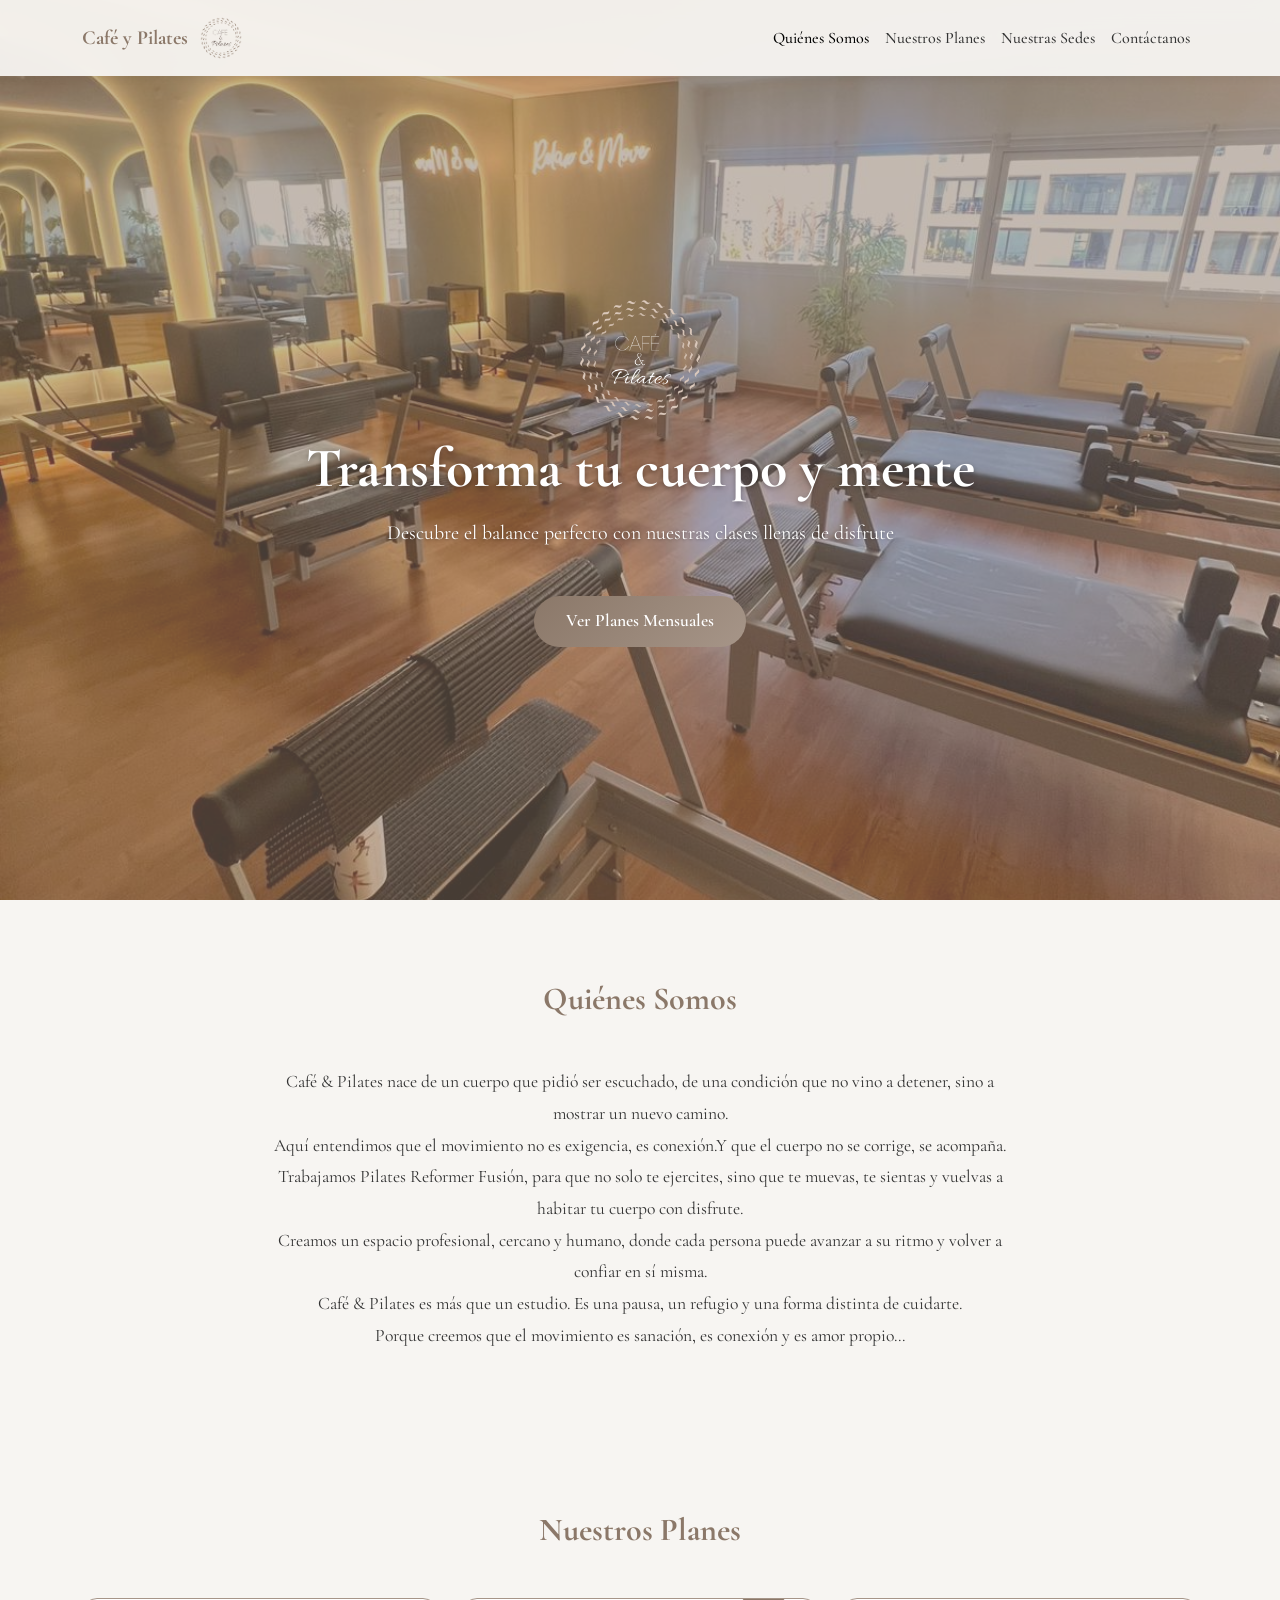
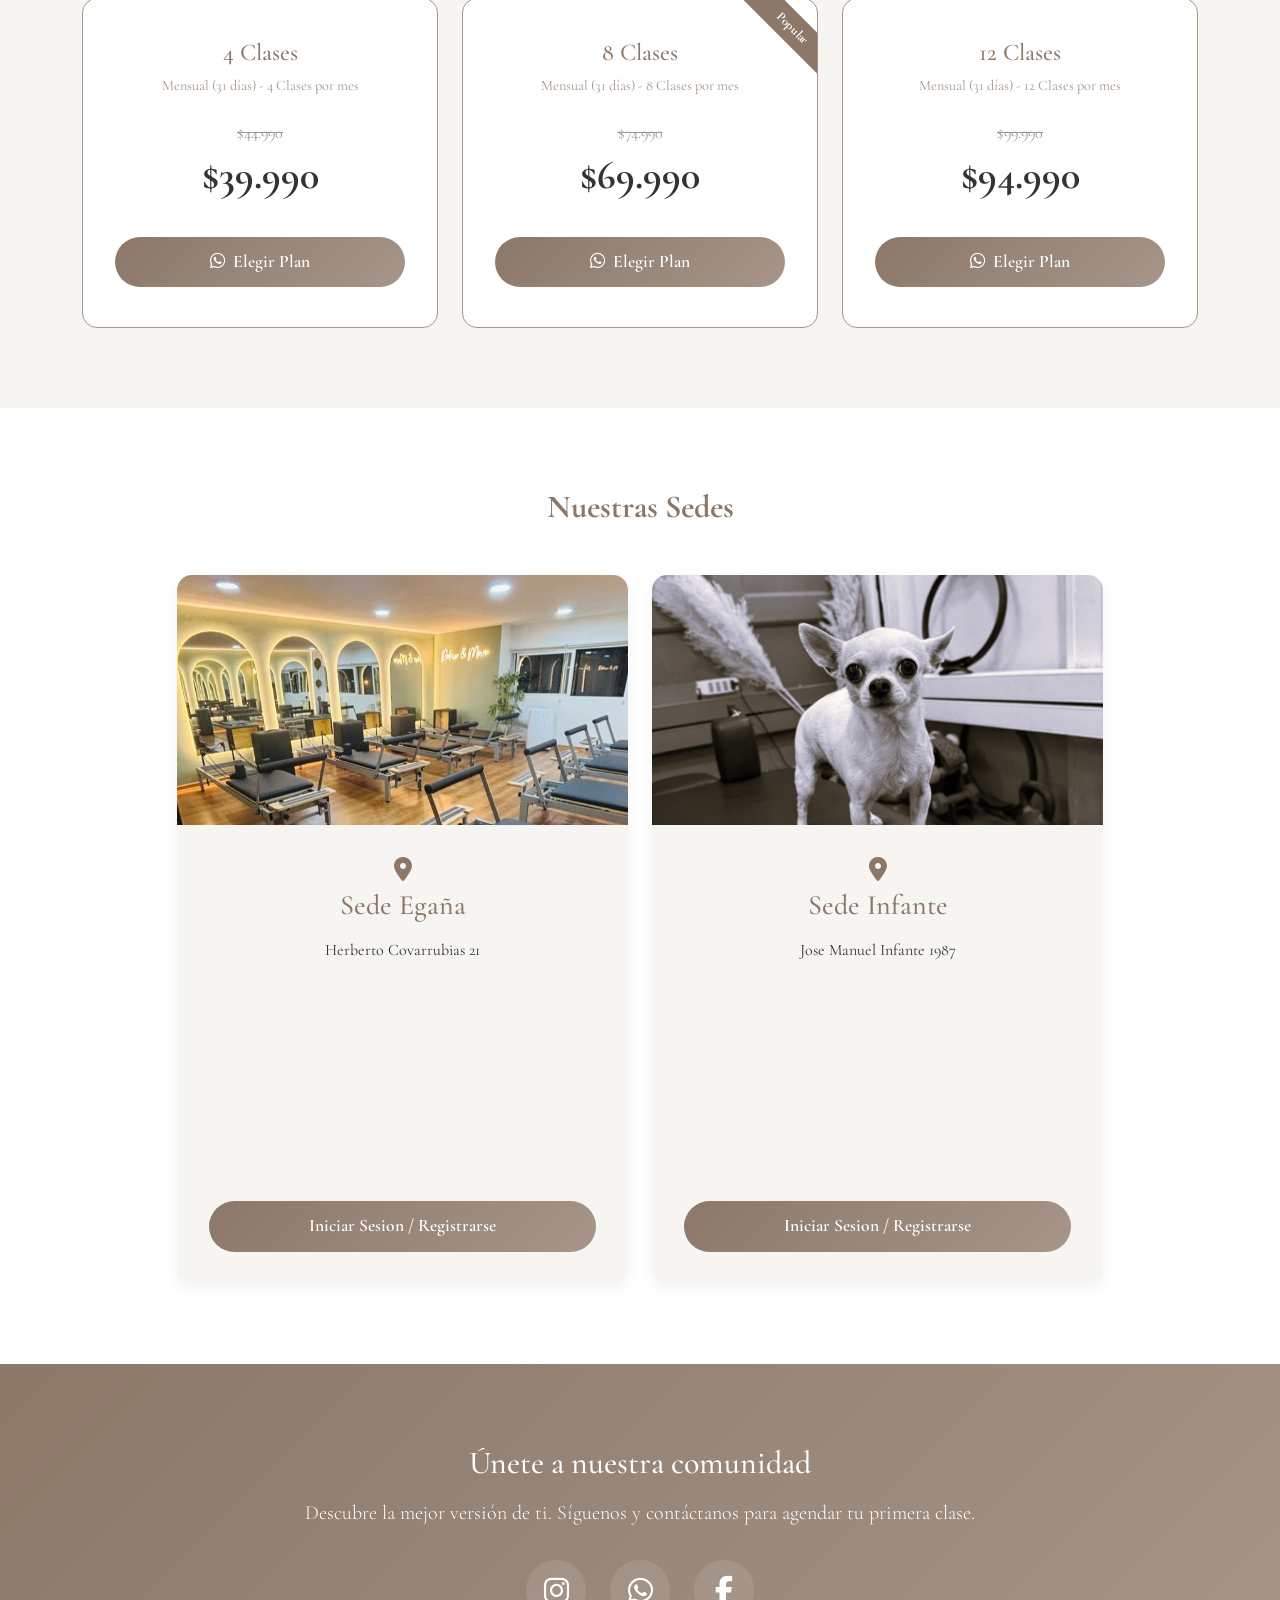
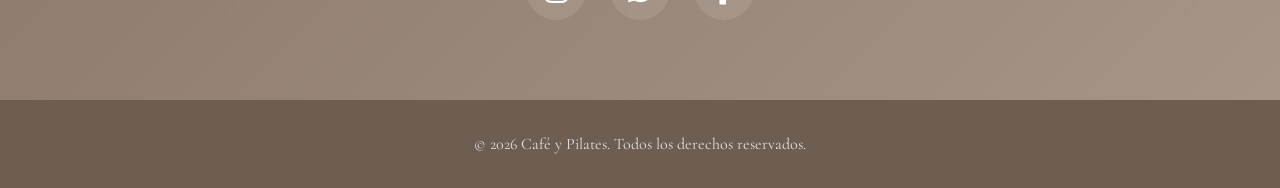
==== cafe-pilates-landing-page/src/index.html @ c33a41b4 "version definitiva v1: ajuste de estilos logo y texto principal" ====
<!DOCTYPE html>
<html lang="es">

<head>
    <meta charset="UTF-8">
    <meta name="viewport" content="width=device-width, initial-scale=1.0">
    <title>Clases de Pilates Reformer en Santiago | Café y Pilates</title>

    <!-- Meta SEO Básico -->
    <meta name="description"
        content="Descubre el equilibrio con clases de Pilates Reformer en Café y Pilates. Sedes ubicadas en Ñuñoa (Egaña) y Providencia (Infante). ¡Reserva tu clase hoy!">
    <meta name="keywords"
        content="pilates reformer, clases de pilates, pilates santiago, pilates providencia, pilates ñuñoa, estudio de pilates, bienestar, salud">
    <meta name="robots" content="index, follow">

    <!-- Open Graph / Redes Sociales (Facebook, WhatsApp, etc) -->
    <meta property="og:type" content="website">
    <meta property="og:title" content="Café y Pilates | Estudio de Pilates Reformer">
    <meta property="og:description"
        content="Transforma tu cuerpo y mente con nuestras clases de Pilates Reformer en Ñuñoa y Providencia.">
    <!-- Reemplaza la URL por tu dominio real -->
    <meta property="og:url" content="https://www.cafeypilates.cl/">
    <meta property="og:image" content="https://www.cafeypilates.cl/assets/img/logo-brown-bg.png">

    <link rel="icon" type="image/png" href="assets/img/logo-brown-bg.png">
    <!-- Define la URL canónica -->
    <link rel="canonical" href="https://www.cafeypilates.cl/">

    <!-- Google Fonts -->
    <link rel="preconnect" href="https://fonts.googleapis.com">
    <link rel="preconnect" href="https://fonts.gstatic.com" crossorigin>
    <link href="https://fonts.googleapis.com/css2?family=Cormorant+Garamond:wght@300;400;500;600;700&display=swap"
        rel="stylesheet">

    <!-- Bootstrap 5.3 CSS -->
    <link href="https://cdn.jsdelivr.net/npm/bootstrap@5.3.3/dist/css/bootstrap.min.css" rel="stylesheet">

    <!-- Font Awesome -->
    <link rel="stylesheet" href="https://cdnjs.cloudflare.com/ajax/libs/font-awesome/6.4.0/css/all.min.css">

    <!-- Custom CSS -->
    <link rel="stylesheet" href="css/reset.css">
    <link rel="stylesheet" href="css/variables.css">
    <link rel="stylesheet" href="css/style.css">
</head>

<body data-bs-spy="scroll" data-bs-target="#mainNavbar" data-bs-root-margin="0px 0px -40%" data-bs-smooth-scroll="true"
    tabindex="0">

    <!-- Navigation -->
    <nav id="mainNavbar" class="navbar navbar-expand-lg navbar-custom fixed-top">
        <div class="container">
            <a class="navbar-brand fw-bold d-flex align-items-center" href="#" style="color: var(--primary-color);">
                Café y Pilates
                <img src="assets/img/logo-for-light-bg.png" alt="Café y Pilates Logo" height="50" class="ms-2">
            </a>
            <button class="navbar-toggler border-0 shadow-none" type="button" data-bs-toggle="collapse"
                data-bs-target="#navbarNav" aria-controls="navbarNav" aria-expanded="false"
                aria-label="Toggle navigation">
                <i class="fa-solid fa-bars" style="color: var(--primary-color); font-size: 1.5rem;"></i>
            </button>
            <div class="collapse navbar-collapse" id="navbarNav">
                <ul class="navbar-nav ms-auto">
                    <li class="nav-item">
                        <a class="nav-link" href="#nosotros">Quiénes Somos</a>
                    </li>
                    <li class="nav-item">
                        <a class="nav-link" href="#planes">Nuestros Planes</a>
                    </li>
                    <li class="nav-item">
                        <a class="nav-link" href="#sedes">Nuestras Sedes</a>
                    </li>
                    <li class="nav-item">
                        <a class="nav-link" href="#contacto">Contáctanos</a>
                    </li>
                </ul>
            </div>
        </div>
    </nav>

    <!-- Hero Section -->
    <section class="hero" id="inicio">
        <div class="container">
            <!-- Logon overlaying the hero image -->
            <img src="assets/img/logo-dark-for-bg.png" alt="Café y Pilates Logo" class="hero-logo"
                onerror="this.onerror=null; this.src='https://placehold.co/400x150/ffffff/8b7869?text=Cafe+y+Pilates';">

            <h1>Transforma tu cuerpo y mente</h1>
            <p>Descubre el balance perfecto con nuestras clases llenas de disfrute</p>
            <a href="#planes" class="btn btn-primary-custom mt-3">Ver Planes Mensuales</a>
        </div>
    </section>

    <!-- Quiénes Somos -->
    <section id="nosotros" class="fade-in-section">
        <div class="container">
            <h2 class="section-title">Quiénes Somos</h2>
            <div class="row justify-content-center">
                <div class="col-lg-8 text-center about-text">
                    <p>Café & Pilates nace de un cuerpo que pidió ser escuchado, de una condición que no vino a detener,
                        sino a mostrar un nuevo camino.</p>
                    <p>Aquí entendimos que el movimiento no es exigencia, es conexión.Y que el cuerpo no se corrige, se
                        acompaña.</p>
                    <p>Trabajamos Pilates Reformer Fusión, para que no solo te ejercites, sino que te muevas, te sientas
                        y vuelvas a habitar tu cuerpo con disfrute.</p>
                    <p>Creamos un espacio profesional, cercano y humano, donde cada persona puede avanzar a su ritmo y
                        volver a confiar en sí misma.</p>
                    <p>Café & Pilates es más que un estudio. Es una pausa, un refugio y una forma distinta de cuidarte.
                    </p>
                    <p>Porque creemos que el movimiento es sanación, es conexión y es amor propio...</p>
                </div>
            </div>
        </div>
    </section>

    <!-- Nuestros Planes -->
    <section id="planes" class="fade-in-section">
        <div class="container">
            <h2 class="section-title">Nuestros Planes</h2>
            <div class="row g-4 justify-content-center">
                <!-- Plan 4 Clases -->
                <div class="col-md-4">
                    <div class="plan-card">
                        <h3>4 Clases</h3>
                        <p class="duration">Mensual (31 días) - 4 Clases por mes</p>
                        <div class="plan-price">
                            <span class="old-price">$44.990</span>
                            <span class="new-price">$39.990</span>
                        </div>
                        <a href="https://wa.me/56933419907?text=Hola,%20quisiera%20inscribirme%20en%20el%20plan%20de%204%20clases"
                            class="btn btn-primary-custom w-100" target="_blank"><i
                                class="fa-brands fa-whatsapp me-2"></i>Elegir Plan</a>
                    </div>
                </div>
                <!-- Plan 8 Clases -->
                <div class="col-md-4">
                    <div class="plan-card">
                        <div class="badge-top">Popular</div>
                        <h3>8 Clases</h3>
                        <p class="duration">Mensual (31 días) - 8 Clases por mes</p>
                        <div class="plan-price">
                            <span class="old-price">$74.990</span>
                            <span class="new-price">$69.990</span>
                        </div>
                        <a href="https://wa.me/56933419907?text=Hola,%20quisiera%20inscribirme%20en%20el%20plan%20de%208%20clases"
                            class="btn btn-primary-custom w-100" target="_blank"><i
                                class="fa-brands fa-whatsapp me-2"></i>Elegir Plan</a>
                    </div>
                </div>
                <!-- Plan 12 Clases -->
                <div class="col-md-4">
                    <div class="plan-card">
                        <h3>12 Clases</h3>
                        <p class="duration">Mensual (31 días) - 12 Clases por mes</p>
                        <div class="plan-price">
                            <span class="old-price">$99.990</span>
                            <span class="new-price">$94.990</span>
                        </div>
                        <a href="https://wa.me/56933419907?text=Hola,%20quisiera%20inscribirme%20en%20el%20plan%20de%2012%20clases"
                            class="btn btn-primary-custom w-100" target="_blank"><i
                                class="fa-brands fa-whatsapp me-2"></i>Elegir Plan</a>
                    </div>
                </div>
            </div>
        </div>
    </section>

    <!-- Nuestras Sedes -->
    <section id="sedes" class="features">
        <div class="container">
            <h2 class="section-title">Nuestras Sedes</h2>
            <div class="row g-4 justify-content-center">
                <!-- Sede Egaña -->
                <div class="col-md-6 col-lg-5">
                    <div class="feature-card">
                        <img src="assets/img/sede-egana.jpeg" alt="Pilates Reformer Sede Egaña" loading="lazy">
                        <div class="feature-card-content">
                            <i class="fa-solid fa-location-dot"></i>
                            <h3>Sede Egaña</h3>
                            <p class="mb-3">Herberto Covarrubias 21</p>
                            <div class="map-container"
                                style="border-radius: 10px; overflow: hidden; padding-bottom: 1rem;">
                                <iframe
                                    src="https://maps.google.com/maps?q=Herberto%20Covarrubias%2021,%20%C3%91u%C3%B1oa,%20Chile&t=&z=15&ie=UTF8&iwloc=&output=embed"
                                    width="100%" height="200" style="border:0;" allowfullscreen="" loading="lazy"
                                    referrerpolicy="no-referrer-when-downgrade"></iframe>
                            </div>
                            <a href="https://web.bewe.co/cafeypilatesegana/login" class="btn btn-primary-custom w-100"
                                style="font-size: 1.1rem;">Iniciar Sesion /
                                Registrarse</a>
                        </div>
                    </div>
                </div>
                <!-- Sede Infante -->
                <div class="col-md-6 col-lg-5">
                    <div class="feature-card">
                        <img src="assets/img/sede-infante.jpeg" alt="Pilates Reformer Sede Infante" loading="lazy">
                        <div class="feature-card-content">
                            <i class="fa-solid fa-location-dot"></i>
                            <h3>Sede Infante</h3>
                            <p class="mb-3">Jose Manuel Infante 1987</p>
                            <div class="map-container"
                                style="border-radius: 10px; overflow: hidden; padding-bottom: 1rem;">
                                <iframe
                                    src="https://maps.google.com/maps?q=Jose%20Manuel%20Infante%201987,%20Providencia,%20Chile&t=&z=15&ie=UTF8&iwloc=&output=embed"
                                    width="100%" height="200" style="border:0;" allowfullscreen="" loading="lazy"
                                    referrerpolicy="no-referrer-when-downgrade"></iframe>
                            </div>
                            <a href="https://web.bewe.co/cafeypilatesinfante/login" class="btn btn-primary-custom w-100"
                                style="font-size: 1.1rem;">Iniciar Sesion /
                                Registrarse</a>
                        </div>
                    </div>
                </div>
            </div>
        </div>
    </section>

    <!-- Contáctanos (CTA Final) -->
    <section id="contacto" class="cta-final fade-in-section">
        <div class="container">
            <h2>Únete a nuestra comunidad</h2>
            <p class="mt-3 lead text-white">Descubre la mejor versión de ti. Síguenos y contáctanos para agendar tu
                primera clase.</p>

            <div class="social-links">
                <a href="https://www.instagram.com/cafeypilates/" target="_blank" class="social-link"
                    aria-label="Instagram">
                    <i class="fa-brands fa-instagram"></i>
                </a>
                <a href="https://wa.me/56933419907" target="_blank" class="social-link" aria-label="WhatsApp">
                    <i class="fa-brands fa-whatsapp"></i>
                </a>
                <a href="https://www.facebook.com/cafeypilates" target="_blank" class="social-link"
                    aria-label="Facebook">
                    <i class="fa-brands fa-facebook-f"></i>
                </a>
            </div>
        </div>
    </section>

    <!-- Footer -->
    <footer>
        <div class="container">
            <p class="mb-0">&copy; 2026 Café y Pilates. Todos los derechos reservados.</p>
        </div>
    </footer>

    <!-- Bootstrap 5.3 JS Bundle -->
    <script src="https://cdn.jsdelivr.net/npm/bootstrap@5.3.3/dist/js/bootstrap.bundle.min.js"></script>

    <!-- Custom JS -->
    <script src="js/main.js"></script>

    <!-- Schema de Negocio Local -->
    <script type="application/ld+json">
    {
      "@context": "https://schema.org",
      "@type": "HealthAndBeautyBusiness",
      "name": "Café y Pilates",
      "image": "https://www.cafeypilates.cl/assets/img/logo-brown-bg.png",
      "url": "https://www.cafeypilates.cl/",
      "telephone": "+56933419907",
      "description": "Estudio de Pilates Reformer con sedes en Egaña y Barrio Infante.",
      "department": [
        {
          "@type": "HealthAndBeautyBusiness",
          "name": "Sede Egaña",
          "address": {
            "@type": "PostalAddress",
            "streetAddress": "Herberto Covarrubias 21",
            "addressLocality": "Ñuñoa",
            "addressRegion": "Región Metropolitana",
            "addressCountry": "CL"
          }
        },
        {
          "@type": "HealthAndBeautyBusiness",
          "name": "Sede Infante",
          "address": {
            "@type": "PostalAddress",
            "streetAddress": "Jose Manuel Infante 1987",
            "addressLocality": "Providencia",
            "addressRegion": "Región Metropolitana",
            "addressCountry": "CL"
          }
        }
      ]
    }
    </script>
</body>

</html>
---- cafe-pilates-landing-page/src/css/variables.css ----
/* CSS Variables for Cafe y Pilates */
:root {
  --primary-color: #8b7869;
  --primary-light: #a69588;
  --primary-dark: #6e5e52;
  --primary-gradient: linear-gradient(135deg, #8b7869 0%, #a69588 100%);
  --secondary-color: #f7f5f2;
  --text-main: #333333;
  --text-light: #ffffff;
  --spacing-unit: 1rem;
  --transition-speed: 0.3s;
  
  /* Bootstrap overrides for typography */
  --bs-body-font-family: 'Cormorant Garamond', serif;
  --bs-heading-font-family: 'Cormorant Garamond', serif;
  --bs-body-line-height: var(--bs-body-font-family);
  --bs-btn-font-family: 'Cormorant Garamond', serif;
}
---- cafe-pilates-landing-page/src/css/style.css ----
body,
h1,
h2,
h3,
h4,
h5,
h6,
p,
a,
button,
.nav-link,
.btn,
.btn-primary-custom {
  font-family: 'Cormorant Garamond', serif !important;
}

body {
  color: var(--text-main);
  background-color: var(--secondary-color);
  overflow-x: hidden;
}

/* Navbar */
.navbar-custom {
  background-color: rgba(247, 245, 242, 0.95);
  backdrop-filter: blur(10px);
  box-shadow: 0 2px 10px rgba(0, 0, 0, 0.05);
}

.navbar-custom .nav-link {
  color: var(--text-main);
  font-weight: 500;
  transition: color var(--transition-speed) ease;
}

.navbar-custom .nav-link:hover,
.navbar-custom .nav-link:focus {
  color: var(--primary-color);
}

/* Hero Section */
.hero {
  position: relative;
  height: 100vh;
  display: flex;
  align-items: center;
  justify-content: center;
  text-align: center;
  background-color: transparent;
  background-image: url('../assets/img/bg-image.jpeg');
  background-position: center;
  background-size: cover;
  background-repeat: no-repeat;
  color: var(--text-light);
}

.hero::before {
  content: '';
  position: absolute;
  top: 0;
  left: 0;
  right: 0;
  bottom: 0;
  background: rgba(139, 120, 105, 0.5);
  /* Primary color overlay */
}

.hero .container {
  position: relative;
  z-index: 2;
  display: flex;
  flex-direction: column;
  align-items: center;
}

.hero-logo {
  max-width: 150px;
  margin-top: 2rem;
  animation: fadeInDown 1s ease;
}

.hero h1 {
  font-size: 3.5rem;
  font-weight: 700;
  margin-bottom: 1rem;
  text-shadow: 0 2px 5px rgba(0, 0, 0, 0.3);
}

.hero p {
  font-size: 1.25rem;
  margin-bottom: 2rem;
  text-shadow: 0 1px 3px rgba(0, 0, 0, 0.3);
}

.btn-primary-custom {
  background: var(--primary-gradient);
  border: none;
  color: #fff;
  padding: 0.75rem 2rem;
  font-size: 1.1rem;
  border-radius: 50px;
  transition: transform var(--transition-speed) ease, box-shadow var(--transition-speed) ease;
  font-weight: 600;
}

.btn-primary-custom:hover,
.btn-primary-custom:focus {
  transform: translateY(-3px);
  box-shadow: 0 10px 20px rgba(139, 120, 105, 0.4);
  color: #fff;
}

/* Base Sections */
section {
  padding: 5rem 0;
}

.section-title {
  text-align: center;
  color: var(--primary-color);
  margin-bottom: 3rem;
  font-weight: 700;
}

/* Quienes Somos */
.about-text {
  font-size: 1.1rem;
  line-height: 1.8;
  color: var(--text-main);
}

/* Sedes (Features Grid) */
.features {
  background-color: #fff;
}

.feature-card {
  background: var(--secondary-color);
  border-radius: 15px;
  overflow: hidden;
  box-shadow: 0 5px 15px rgba(0, 0, 0, 0.05);
  transition: transform var(--transition-speed) ease, box-shadow var(--transition-speed) ease;
  height: 100%;
}

.feature-card:hover {
  transform: translateY(-5px);
  box-shadow: 0 15px 30px rgba(139, 120, 105, 0.15);
}

.feature-card img {
  width: 100%;
  height: 250px;
  object-fit: cover;
}

.feature-card-content {
  padding: 2rem;
  text-align: center;
}

.feature-card-content h3 {
  color: var(--primary-color);
  margin-bottom: 1rem;
}

.feature-card-content p {
  color: var(--text-main);
  margin-bottom: 0;
}

.feature-card-content i {
  color: var(--primary-color);
  font-size: 1.5rem;
  margin-bottom: 0.5rem;
}

/* Planes */
.plan-card {
  background: #fff;
  border: 1px solid var(--primary-light);
  border-radius: 15px;
  padding: 2.5rem 2rem;
  text-align: center;
  transition: all var(--transition-speed) ease;
  height: 100%;
  position: relative;
  overflow: hidden;
}

.plan-card:hover {
  transform: scale(1.05);
  border-color: var(--primary-color);
  box-shadow: 0 20px 40px rgba(139, 120, 105, 0.1);
}

.plan-card .badge-top {
  position: absolute;
  top: 15px;
  right: -35px;
  background: var(--primary-color);
  color: white;
  padding: 5px 40px;
  transform: rotate(45deg);
  font-size: 0.8rem;
  font-weight: bold;
}

.plan-card h3 {
  color: var(--primary-color);
  font-size: 1.5rem;
  margin-bottom: 0.5rem;
}

.plan-card .duration {
  color: var(--primary-light);
  font-size: 0.9rem;
  margin-bottom: 1.5rem;
}

.plan-price {
  margin-bottom: 2rem;
}

.plan-price .old-price {
  text-decoration: line-through;
  color: #999;
  font-size: 1rem;
  display: block;
}

.plan-price .new-price {
  font-size: 2.5rem;
  font-weight: 700;
  color: var(--text-main);
}

/* Contáctanos / CTA Final */
.cta-final {
  background: var(--primary-gradient);
  color: #fff;
  text-align: center;
}

.cta-final h2 {
  color: #fff;
}

.social-links {
  display: flex;
  justify-content: center;
  gap: 1.5rem;
  margin-top: 2rem;
}

.social-link {
  display: inline-flex;
  align-items: center;
  justify-content: center;
  width: 60px;
  height: 60px;
  border-radius: 50%;
  background: rgba(255, 255, 255, 0.1);
  color: #fff;
  font-size: 1.8rem;
  transition: all var(--transition-speed) ease;
  text-decoration: none;
}

.social-link:hover,
.social-link:focus {
  background: #fff;
  color: var(--primary-color);
  transform: translateY(-3px);
  box-shadow: 0 10px 20px rgba(0, 0, 0, 0.1);
}

/* Footer */
footer {
  background-color: var(--primary-dark);
  color: rgba(255, 255, 255, 0.8);
  padding: 2rem 0;
  text-align: center;
}

/* Animations */
@keyframes fadeInDown {
  from {
    opacity: 0;
    transform: translateY(-20px);
  }

  to {
    opacity: 1;
    transform: translateY(0);
  }
}

.fade-in-section {
  opacity: 0;
  transform: translateY(20px);
  transition: opacity 0.8s ease-out, transform 0.8s ease-out;
  will-change: opacity, visibility;
}

.fade-in-section.is-visible {
  opacity: 1;
  transform: translateY(0);
}
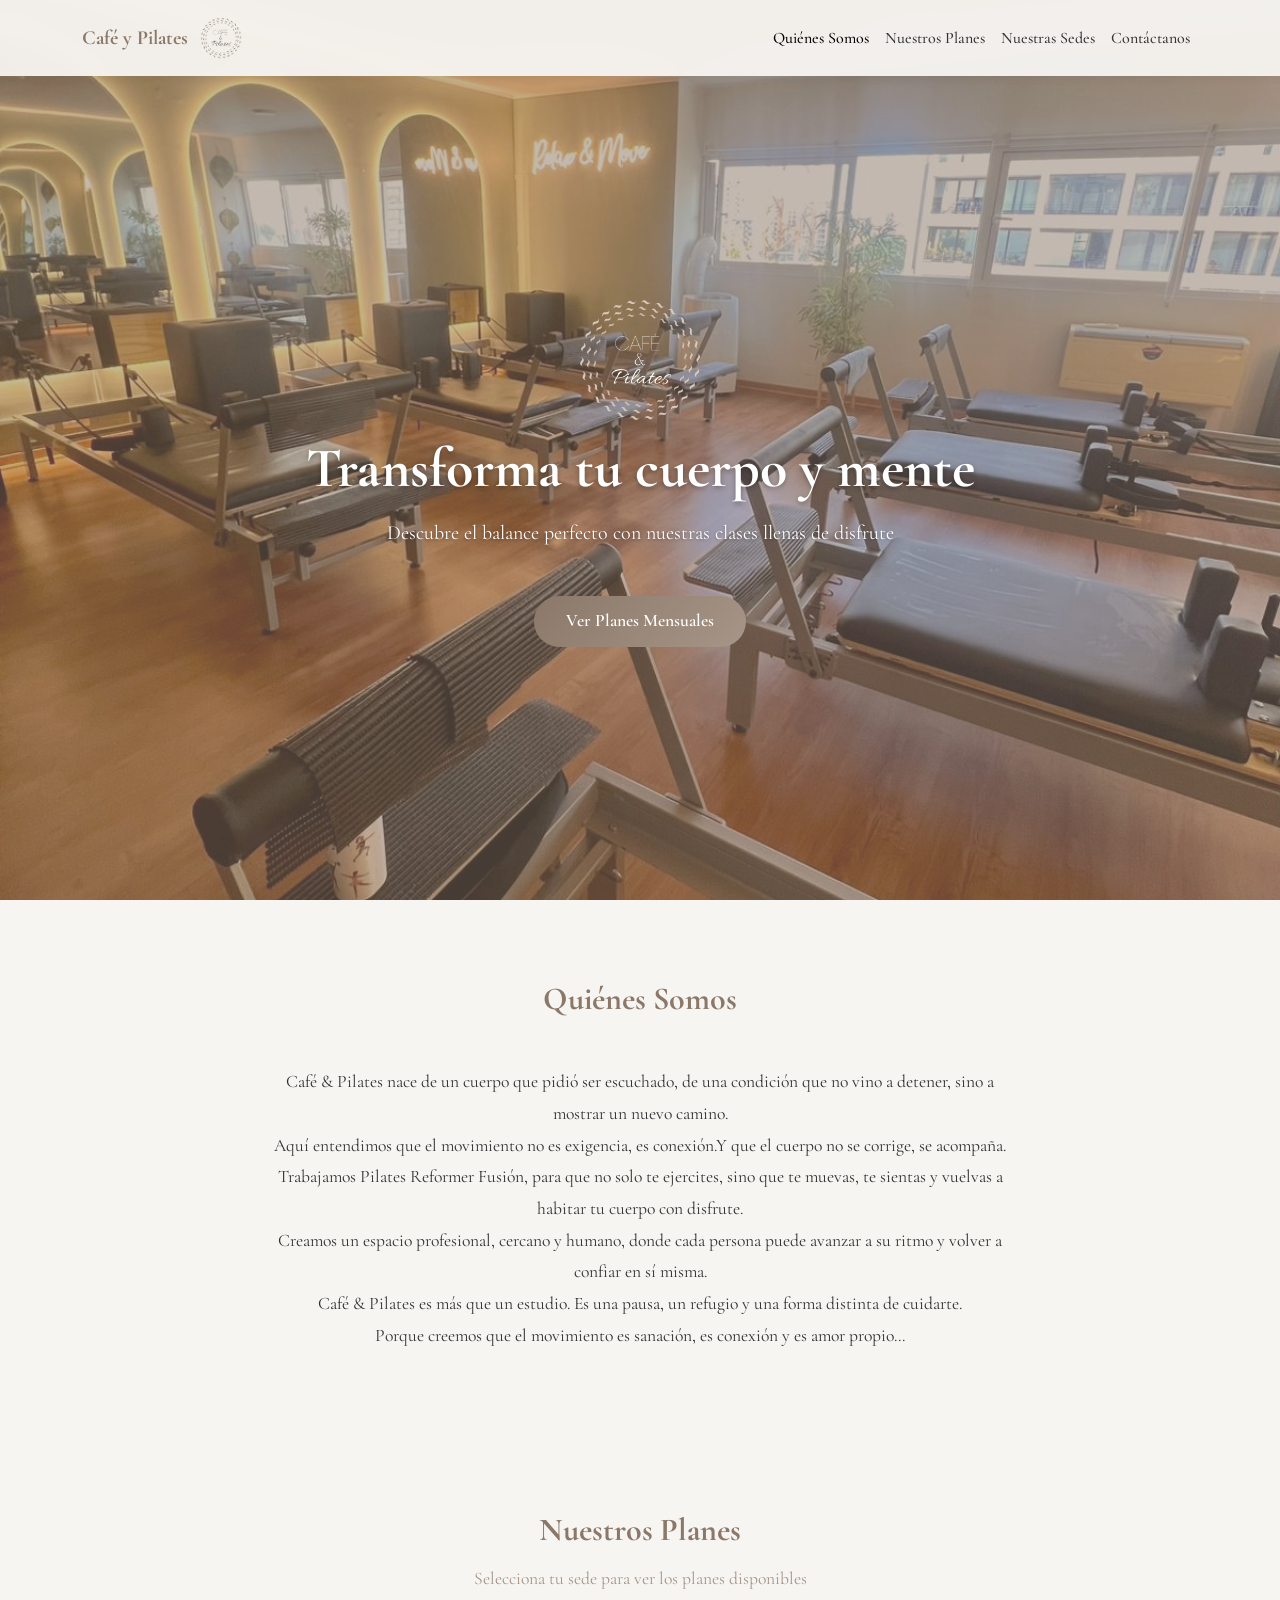
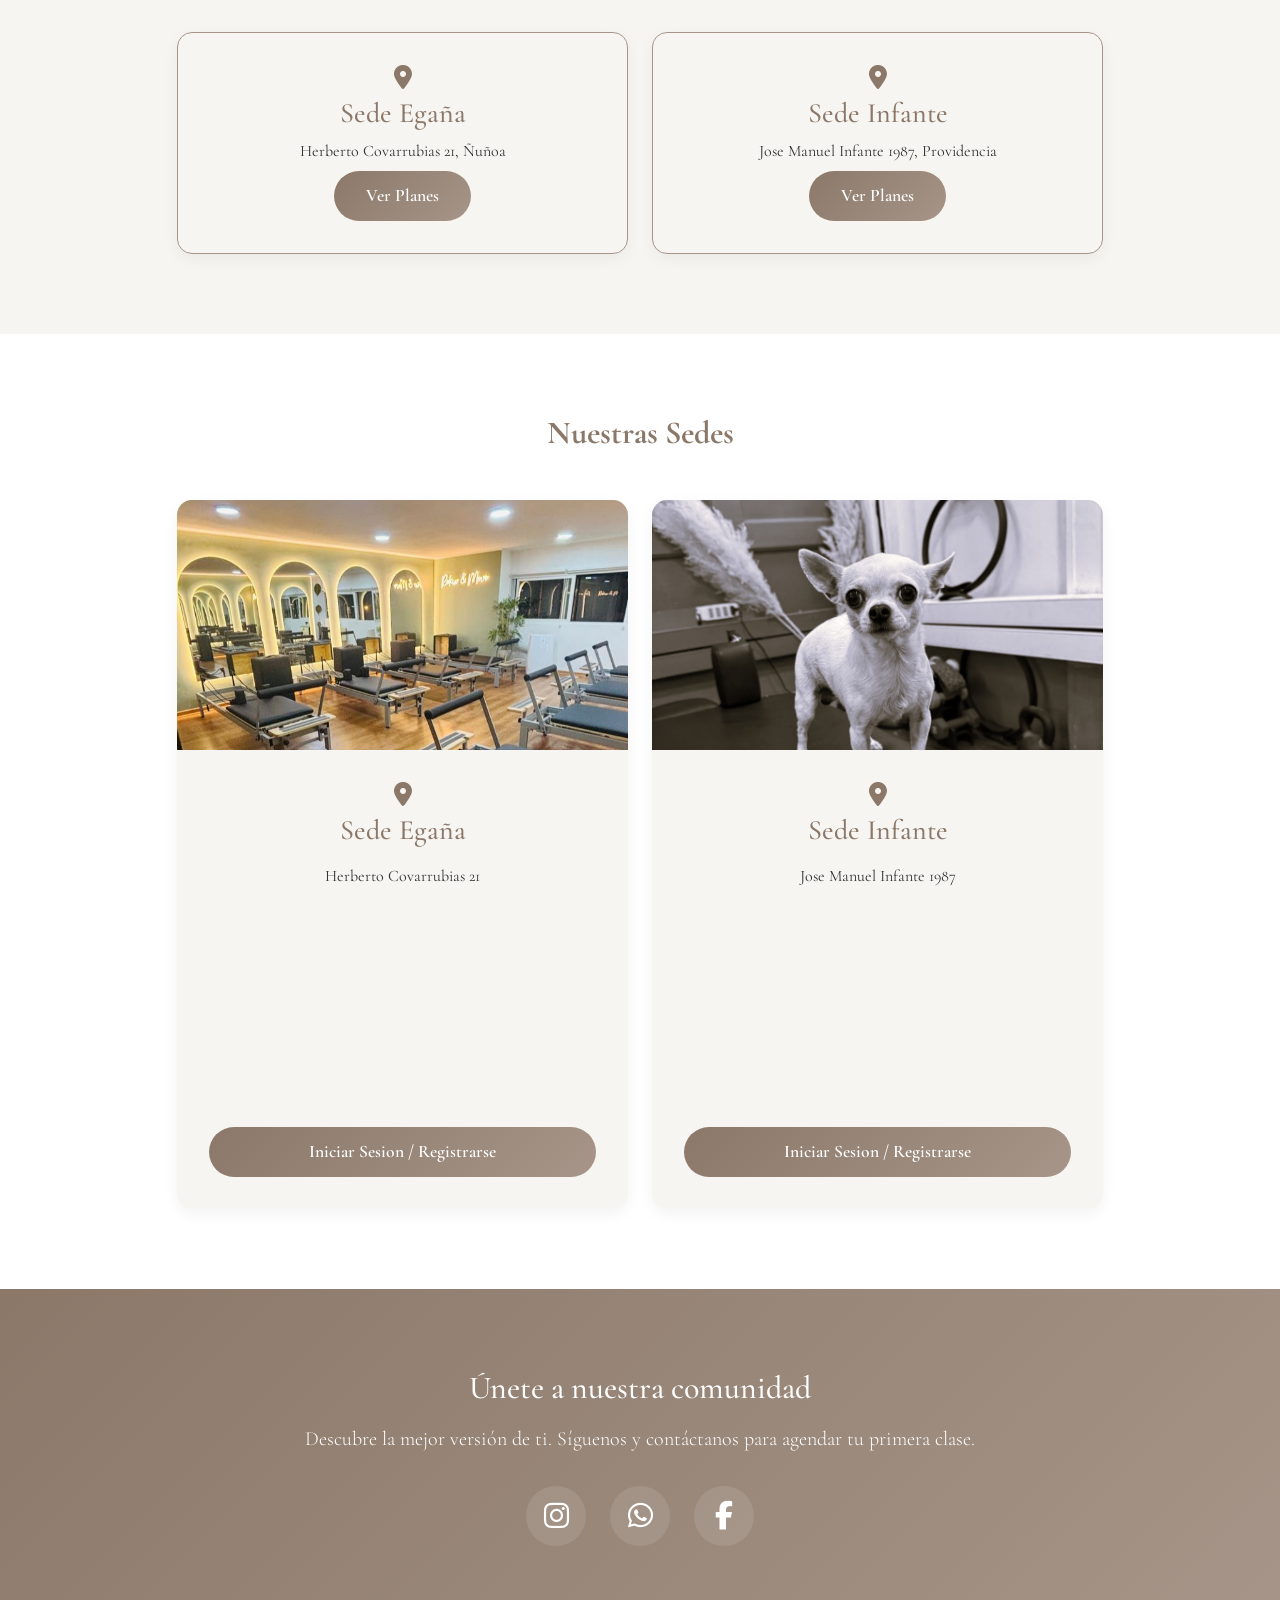
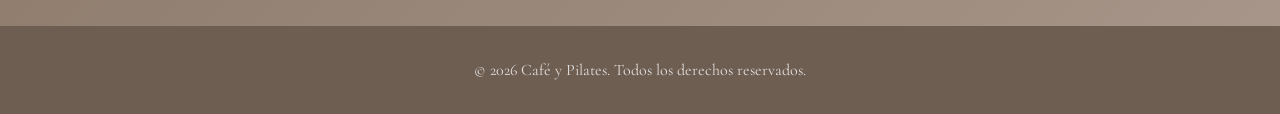
==== commit 3537ac4c: "feat: Actualizacion de precios y planes" ====
--- a/cafe-pilates-landing-page/src/index.html
+++ b/cafe-pilates-landing-page/src/index.html
@@ -117,53 +117,135 @@
     <section id="planes" class="fade-in-section">
         <div class="container">
             <h2 class="section-title">Nuestros Planes</h2>
+            <p class="text-center planes-intro">Selecciona tu sede para ver los planes disponibles</p>
             <div class="row g-4 justify-content-center">
-                <!-- Plan 4 Clases -->
+                <!-- Sede Egaña -->
+                <div class="col-md-5">
+                    <div class="sede-select-card" role="button" data-sede="egana" tabindex="0"
+                        aria-label="Ver planes Sede Egaña">
+                        <div class="sede-select-content">
+                            <i class="fa-solid fa-location-dot"></i>
+                            <h3>Sede Egaña</h3>
+                            <p>Herberto Covarrubias 21, Ñuñoa</p>
+                            <span class="btn btn-primary-custom mt-2">Ver Planes </span>
+                        </div>
+                    </div>
+                </div>
+                <!-- Sede Infante -->
+                <div class="col-md-5">
+                    <div class="sede-select-card" role="button" data-sede="infante" tabindex="0"
+                        aria-label="Ver planes Sede Infante">
+                        <div class="sede-select-content">
+                            <i class="fa-solid fa-location-dot"></i>
+                            <h3>Sede Infante</h3>
+                            <p>Jose Manuel Infante 1987, Providencia</p>
+                            <span class="btn btn-primary-custom mt-2">Ver Planes</span>
+                        </div>
+                    </div>
+                </div>
+            </div>
+        </div>
+    </section>
+
+    <!-- Overlay Planes Sede Infante -->
+    <div id="overlay-infante" class="planes-overlay" aria-hidden="true">
+        <div class="container planes-overlay-inner">
+            <button class="btn-volver" data-close-overlay aria-label="Volver">
+                <i class="fa-solid fa-arrow-left me-2"></i>Volver
+            </button>
+            <h2 class="section-title">Sede Infante</h2>
+            <p class="text-center planes-intro mb-4">Jose Manuel Infante 1987, Providencia</p>
+            <div class="row g-4 justify-content-center">
                 <div class="col-md-4">
                     <div class="plan-card">
                         <h3>4 Clases</h3>
                         <p class="duration">Mensual (31 días) - 4 Clases por mes</p>
                         <div class="plan-price">
-                            <span class="old-price">$44.990</span>
                             <span class="new-price">$39.990</span>
                         </div>
-                        <a href="https://wa.me/56933419907?text=Hola,%20quisiera%20inscribirme%20en%20el%20plan%20de%204%20clases"
-                            class="btn btn-primary-custom w-100" target="_blank"><i
-                                class="fa-brands fa-whatsapp me-2"></i>Elegir Plan</a>
-                    </div>
-                </div>
-                <!-- Plan 8 Clases -->
+                        <a href="https://wa.me/56933419907?text=Hola,%20quisiera%20inscribirme%20en%20el%20plan%20de%204%20clases%20en%20Sede%20Infante"
+                            class="btn btn-primary-custom w-100" target="_blank"><i
+                                class="fa-brands fa-whatsapp me-2"></i>Elegir Plan</a>
+                    </div>
+                </div>
                 <div class="col-md-4">
                     <div class="plan-card">
                         <div class="badge-top">Popular</div>
                         <h3>8 Clases</h3>
                         <p class="duration">Mensual (31 días) - 8 Clases por mes</p>
                         <div class="plan-price">
-                            <span class="old-price">$74.990</span>
-                            <span class="new-price">$69.990</span>
-                        </div>
-                        <a href="https://wa.me/56933419907?text=Hola,%20quisiera%20inscribirme%20en%20el%20plan%20de%208%20clases"
-                            class="btn btn-primary-custom w-100" target="_blank"><i
-                                class="fa-brands fa-whatsapp me-2"></i>Elegir Plan</a>
-                    </div>
-                </div>
-                <!-- Plan 12 Clases -->
+                            <span class="new-price">$65.990</span>
+                        </div>
+                        <a href="https://wa.me/56933419907?text=Hola,%20quisiera%20inscribirme%20en%20el%20plan%20de%208%20clases%20en%20Sede%20Infante"
+                            class="btn btn-primary-custom w-100" target="_blank"><i
+                                class="fa-brands fa-whatsapp me-2"></i>Elegir Plan</a>
+                    </div>
+                </div>
                 <div class="col-md-4">
                     <div class="plan-card">
                         <h3>12 Clases</h3>
                         <p class="duration">Mensual (31 días) - 12 Clases por mes</p>
                         <div class="plan-price">
-                            <span class="old-price">$99.990</span>
-                            <span class="new-price">$94.990</span>
-                        </div>
-                        <a href="https://wa.me/56933419907?text=Hola,%20quisiera%20inscribirme%20en%20el%20plan%20de%2012%20clases"
-                            class="btn btn-primary-custom w-100" target="_blank"><i
-                                class="fa-brands fa-whatsapp me-2"></i>Elegir Plan</a>
-                    </div>
-                </div>
-            </div>
-        </div>
-    </section>
+                            <span class="new-price">$89.990</span>
+                        </div>
+                        <a href="https://wa.me/56933419907?text=Hola,%20quisiera%20inscribirme%20en%20el%20plan%20de%2012%20clases%20en%20Sede%20Infante"
+                            class="btn btn-primary-custom w-100" target="_blank"><i
+                                class="fa-brands fa-whatsapp me-2"></i>Elegir Plan</a>
+                    </div>
+                </div>
+            </div>
+        </div>
+    </div>
+
+    <!-- Overlay Planes Sede Egaña -->
+    <div id="overlay-egana" class="planes-overlay" aria-hidden="true">
+        <div class="container planes-overlay-inner">
+            <button class="btn-volver" data-close-overlay aria-label="Volver">
+                <i class="fa-solid fa-arrow-left me-2"></i>Volver
+            </button>
+            <h2 class="section-title">Sede Egaña</h2>
+            <p class="text-center planes-intro mb-4">Herberto Covarrubias 21, Ñuñoa</p>
+            <div class="row g-4 justify-content-center">
+                <div class="col-md-4">
+                    <div class="plan-card">
+                        <h3>4 Clases</h3>
+                        <p class="duration">Mensual (31 días) - 4 Clases por mes</p>
+                        <div class="plan-price">
+                            <span class="new-price">$42.990</span>
+                        </div>
+                        <a href="https://wa.me/56933419907?text=Hola,%20quisiera%20inscribirme%20en%20el%20plan%20de%204%20clases%20en%20Sede%20Ega%C3%B1a"
+                            class="btn btn-primary-custom w-100" target="_blank"><i
+                                class="fa-brands fa-whatsapp me-2"></i>Elegir Plan</a>
+                    </div>
+                </div>
+                <div class="col-md-4">
+                    <div class="plan-card">
+                        <div class="badge-top">Popular</div>
+                        <h3>8 Clases</h3>
+                        <p class="duration">Mensual (31 días) - 8 Clases por mes</p>
+                        <div class="plan-price">
+                            <span class="new-price">$71.990</span>
+                        </div>
+                        <a href="https://wa.me/56933419907?text=Hola,%20quisiera%20inscribirme%20en%20el%20plan%20de%208%20clases%20en%20Sede%20Ega%C3%B1a"
+                            class="btn btn-primary-custom w-100" target="_blank"><i
+                                class="fa-brands fa-whatsapp me-2"></i>Elegir Plan</a>
+                    </div>
+                </div>
+                <div class="col-md-4">
+                    <div class="plan-card">
+                        <h3>12 Clases</h3>
+                        <p class="duration">Mensual (31 días) - 12 Clases por mes</p>
+                        <div class="plan-price">
+                            <span class="new-price">$96.990</span>
+                        </div>
+                        <a href="https://wa.me/56933419907?text=Hola,%20quisiera%20inscribirme%20en%20el%20plan%20de%2012%20clases%20en%20Sede%20Ega%C3%B1a"
+                            class="btn btn-primary-custom w-100" target="_blank"><i
+                                class="fa-brands fa-whatsapp me-2"></i>Elegir Plan</a>
+                    </div>
+                </div>
+            </div>
+        </div>
+    </div>
 
     <!-- Nuestras Sedes -->
     <section id="sedes" class="features">
--- a/cafe-pilates-landing-page/src/css/style.css
+++ b/cafe-pilates-landing-page/src/css/style.css
@@ -175,7 +175,108 @@
   margin-bottom: 0.5rem;
 }
 
-/* Planes */
+/* Planes — Selección de sede */
+.planes-intro {
+  color: var(--primary-light);
+  font-size: 1.1rem;
+  margin-top: -2rem;
+  margin-bottom: 2.5rem;
+}
+
+.sede-select-card {
+  background: var(--secondary-color);
+  border-radius: 15px;
+  overflow: hidden;
+  box-shadow: 0 5px 15px rgba(0, 0, 0, 0.05);
+  border: 1px solid var(--primary-light);
+  transition: transform var(--transition-speed) ease, box-shadow var(--transition-speed) ease, border-color var(--transition-speed) ease;
+  cursor: pointer;
+  height: 100%;
+}
+
+.sede-select-card:hover,
+.sede-select-card:focus {
+  transform: translateY(-6px);
+  box-shadow: 0 20px 40px rgba(139, 120, 105, 0.15);
+  border-color: var(--primary-color);
+  outline: none;
+}
+
+.sede-select-card img {
+  width: 100%;
+  height: 250px;
+  object-fit: cover;
+  display: block;
+}
+
+.sede-select-content {
+  padding: 2rem;
+  text-align: center;
+}
+
+.sede-select-content i {
+  color: var(--primary-color);
+  font-size: 1.5rem;
+  margin-bottom: 0.5rem;
+}
+
+.sede-select-content h3 {
+  color: var(--primary-color);
+  margin-bottom: 0.5rem;
+}
+
+.sede-select-content p {
+  color: var(--text-main);
+  margin-bottom: 0;
+}
+
+/* Planes — Overlay de precios */
+.planes-overlay {
+  position: fixed;
+  inset: 0;
+  z-index: 900;
+  background-color: var(--secondary-color);
+  overflow-y: auto;
+  padding-top: 80px; /* altura navbar */
+  transform: translateY(100%);
+  transition: transform 0.45s cubic-bezier(0.4, 0, 0.2, 1);
+  visibility: hidden;
+}
+
+.planes-overlay.is-open,
+.planes-overlay.is-closing {
+  visibility: visible;
+}
+
+.planes-overlay.is-open {
+  transform: translateY(0);
+}
+
+.planes-overlay-inner {
+  padding-top: 3rem;
+  padding-bottom: 5rem;
+}
+
+.btn-volver {
+  display: inline-flex;
+  align-items: center;
+  background: none;
+  border: none;
+  color: var(--primary-color);
+  font-family: 'Cormorant Garamond', serif;
+  font-size: 1.1rem;
+  font-weight: 600;
+  padding: 0;
+  margin-bottom: 2.5rem;
+  cursor: pointer;
+  transition: opacity var(--transition-speed) ease;
+}
+
+.btn-volver:hover {
+  opacity: 0.7;
+}
+
+/* Planes — Tarjetas de plan */
 .plan-card {
   background: #fff;
   border: 1px solid var(--primary-light);
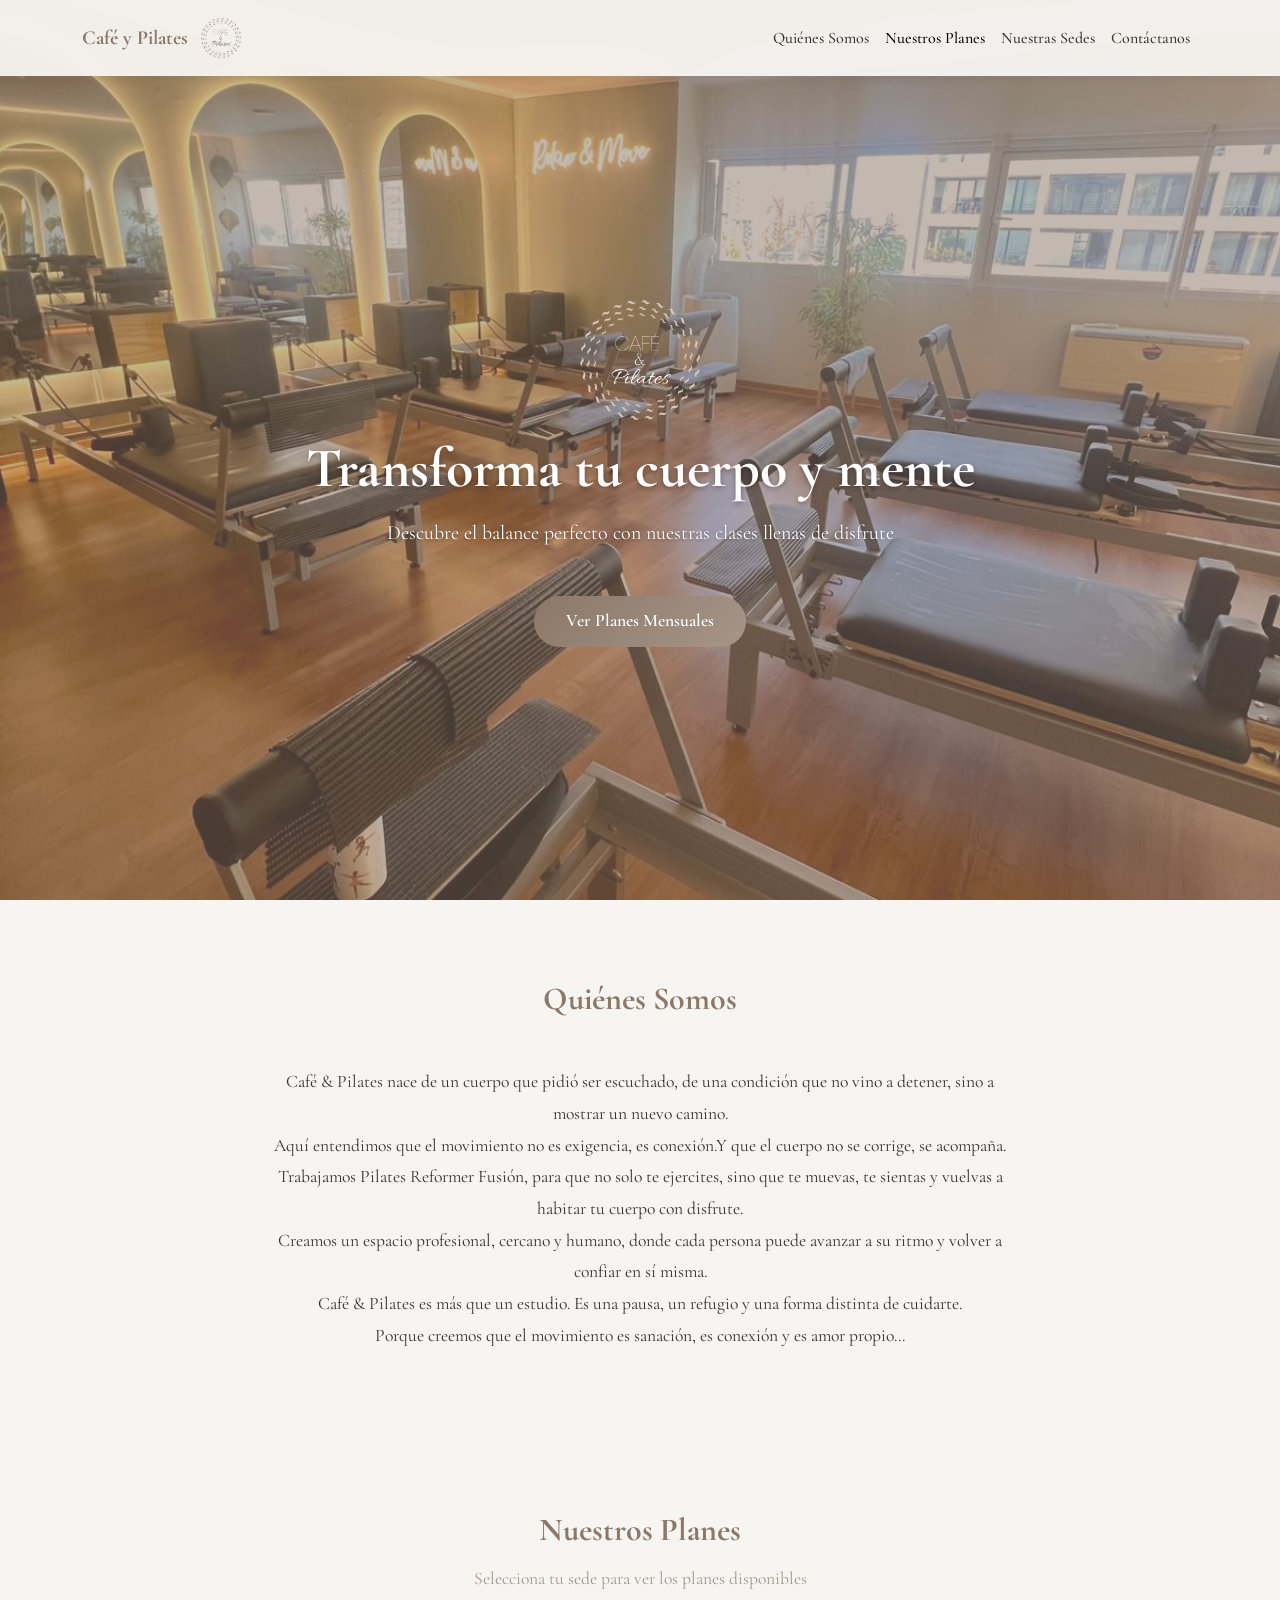
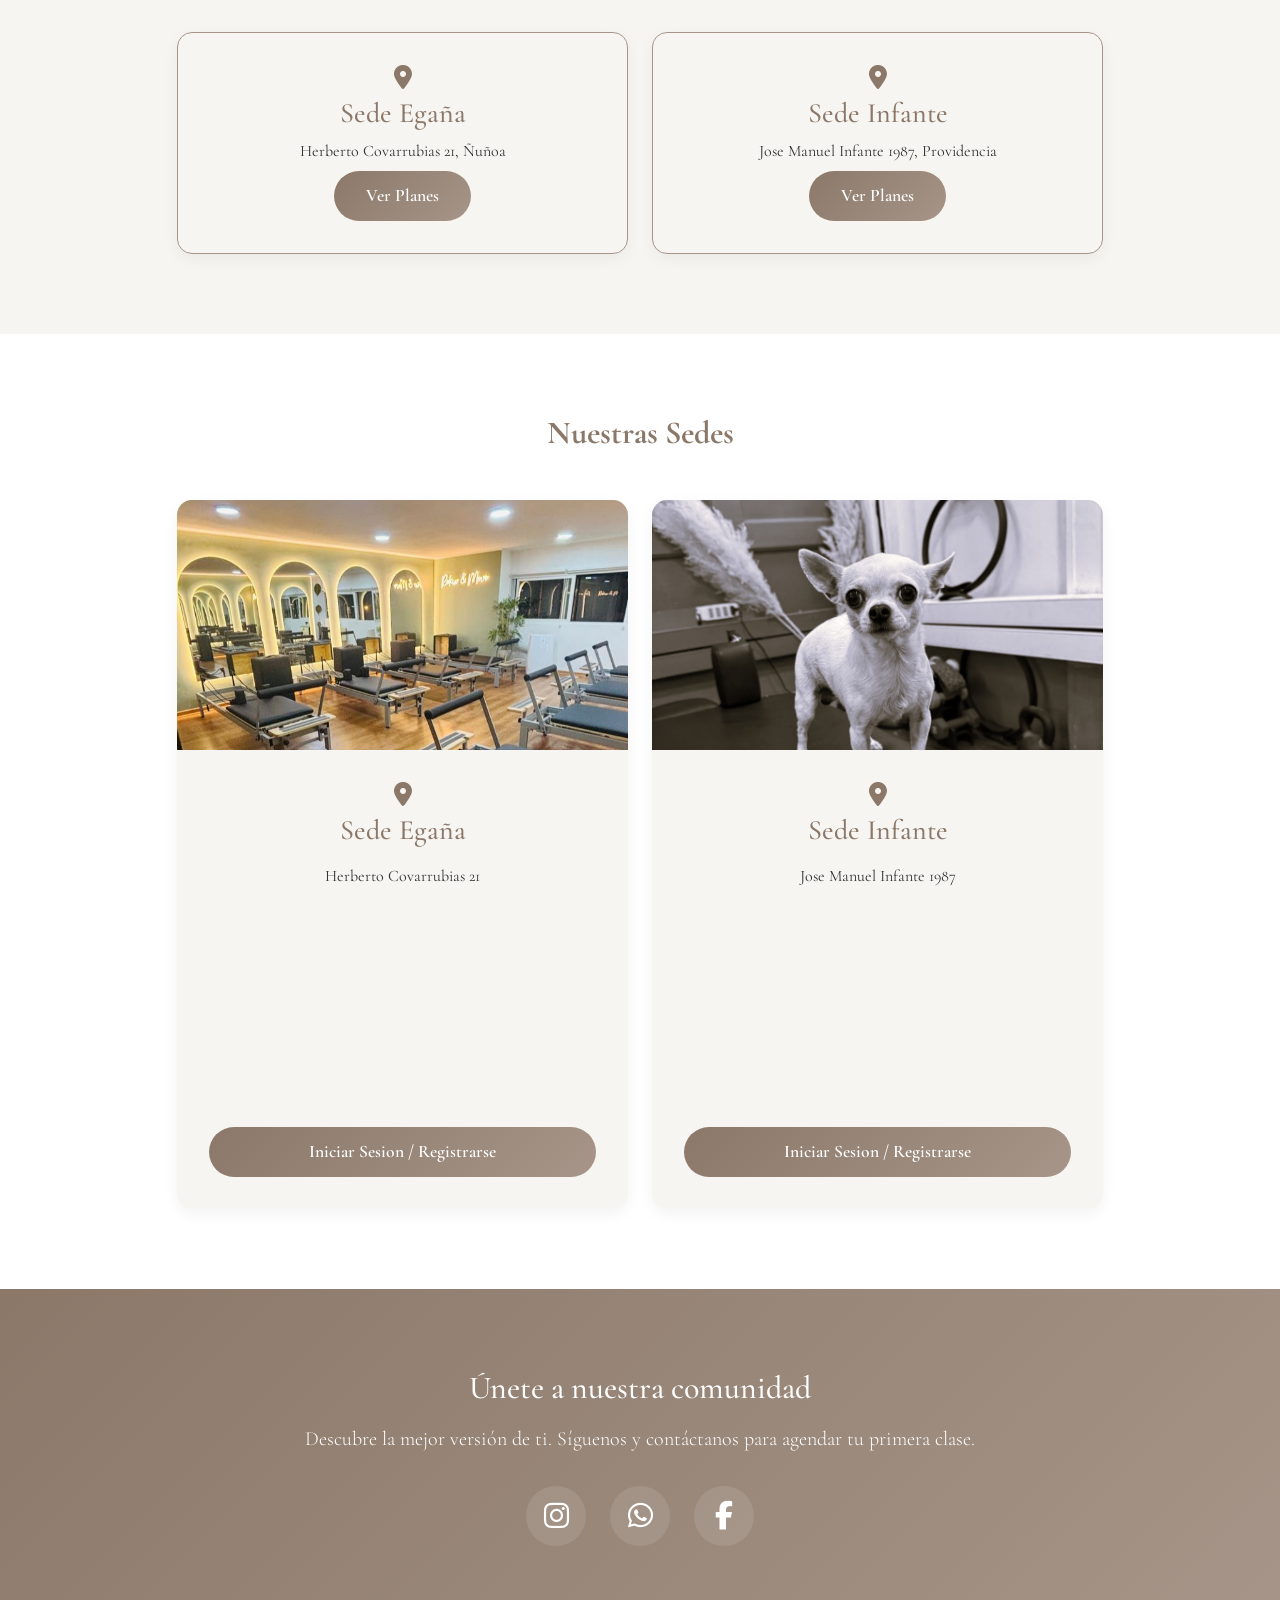
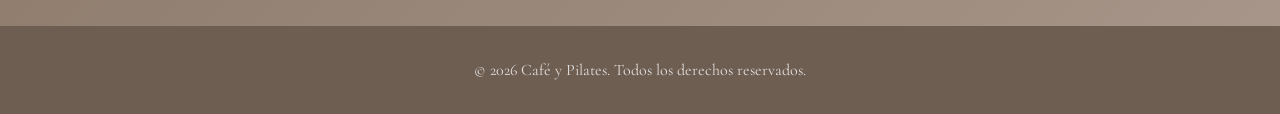
==== commit 532cfee4: "bugifx: recargando los recursos via cache busting" ====
--- a/cafe-pilates-landing-page/src/index.html
+++ b/cafe-pilates-landing-page/src/index.html
@@ -39,9 +39,9 @@
     <link rel="stylesheet" href="https://cdnjs.cloudflare.com/ajax/libs/font-awesome/6.4.0/css/all.min.css">
 
     <!-- Custom CSS -->
-    <link rel="stylesheet" href="css/reset.css">
-    <link rel="stylesheet" href="css/variables.css">
-    <link rel="stylesheet" href="css/style.css">
+    <link rel="stylesheet" href="css/reset.css?v=1.1">
+    <link rel="stylesheet" href="css/variables.css?v=1.1">
+    <link rel="stylesheet" href="css/style.css?v=1.1">
 </head>
 
 <body data-bs-spy="scroll" data-bs-target="#mainNavbar" data-bs-root-margin="0px 0px -40%" data-bs-smooth-scroll="true"
@@ -332,7 +332,7 @@
     <script src="https://cdn.jsdelivr.net/npm/bootstrap@5.3.3/dist/js/bootstrap.bundle.min.js"></script>
 
     <!-- Custom JS -->
-    <script src="js/main.js"></script>
+    <script src="js/main.js?v=1.1"></script>
 
     <!-- Schema de Negocio Local -->
     <script type="application/ld+json">
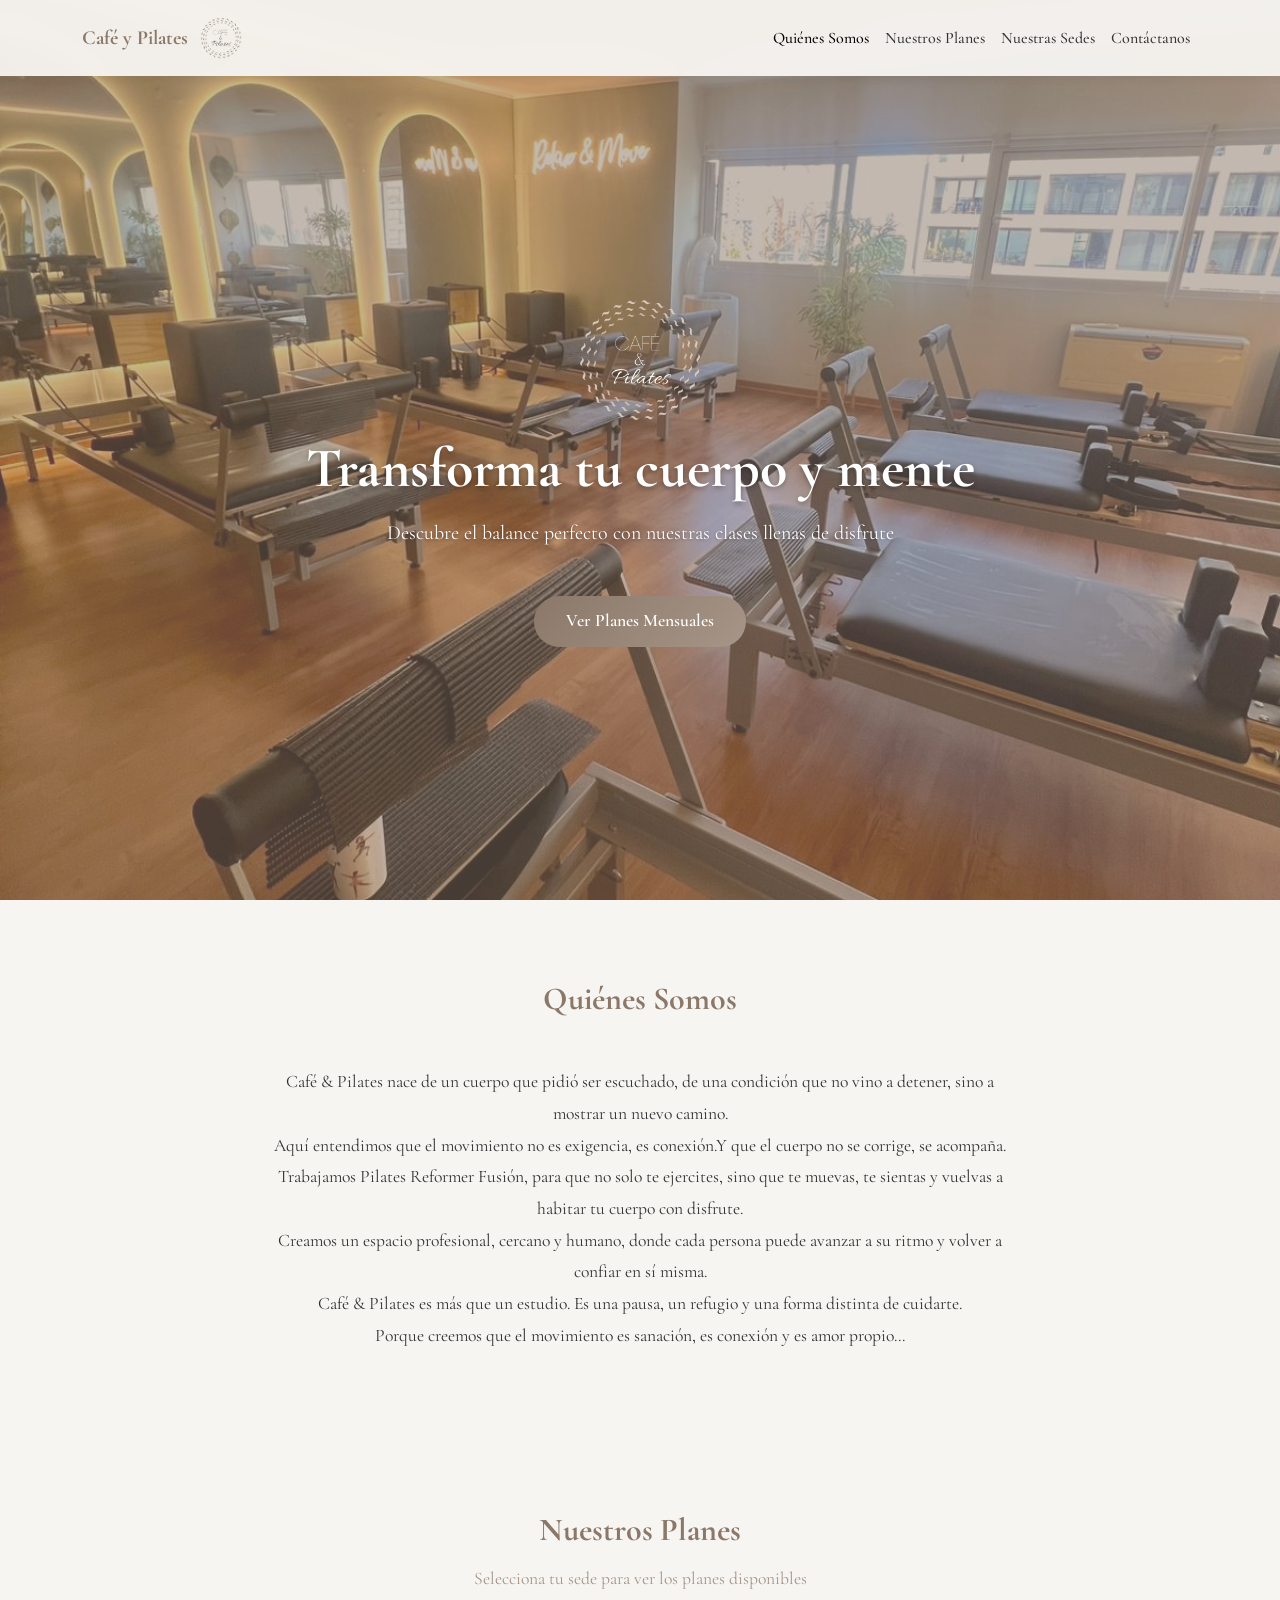
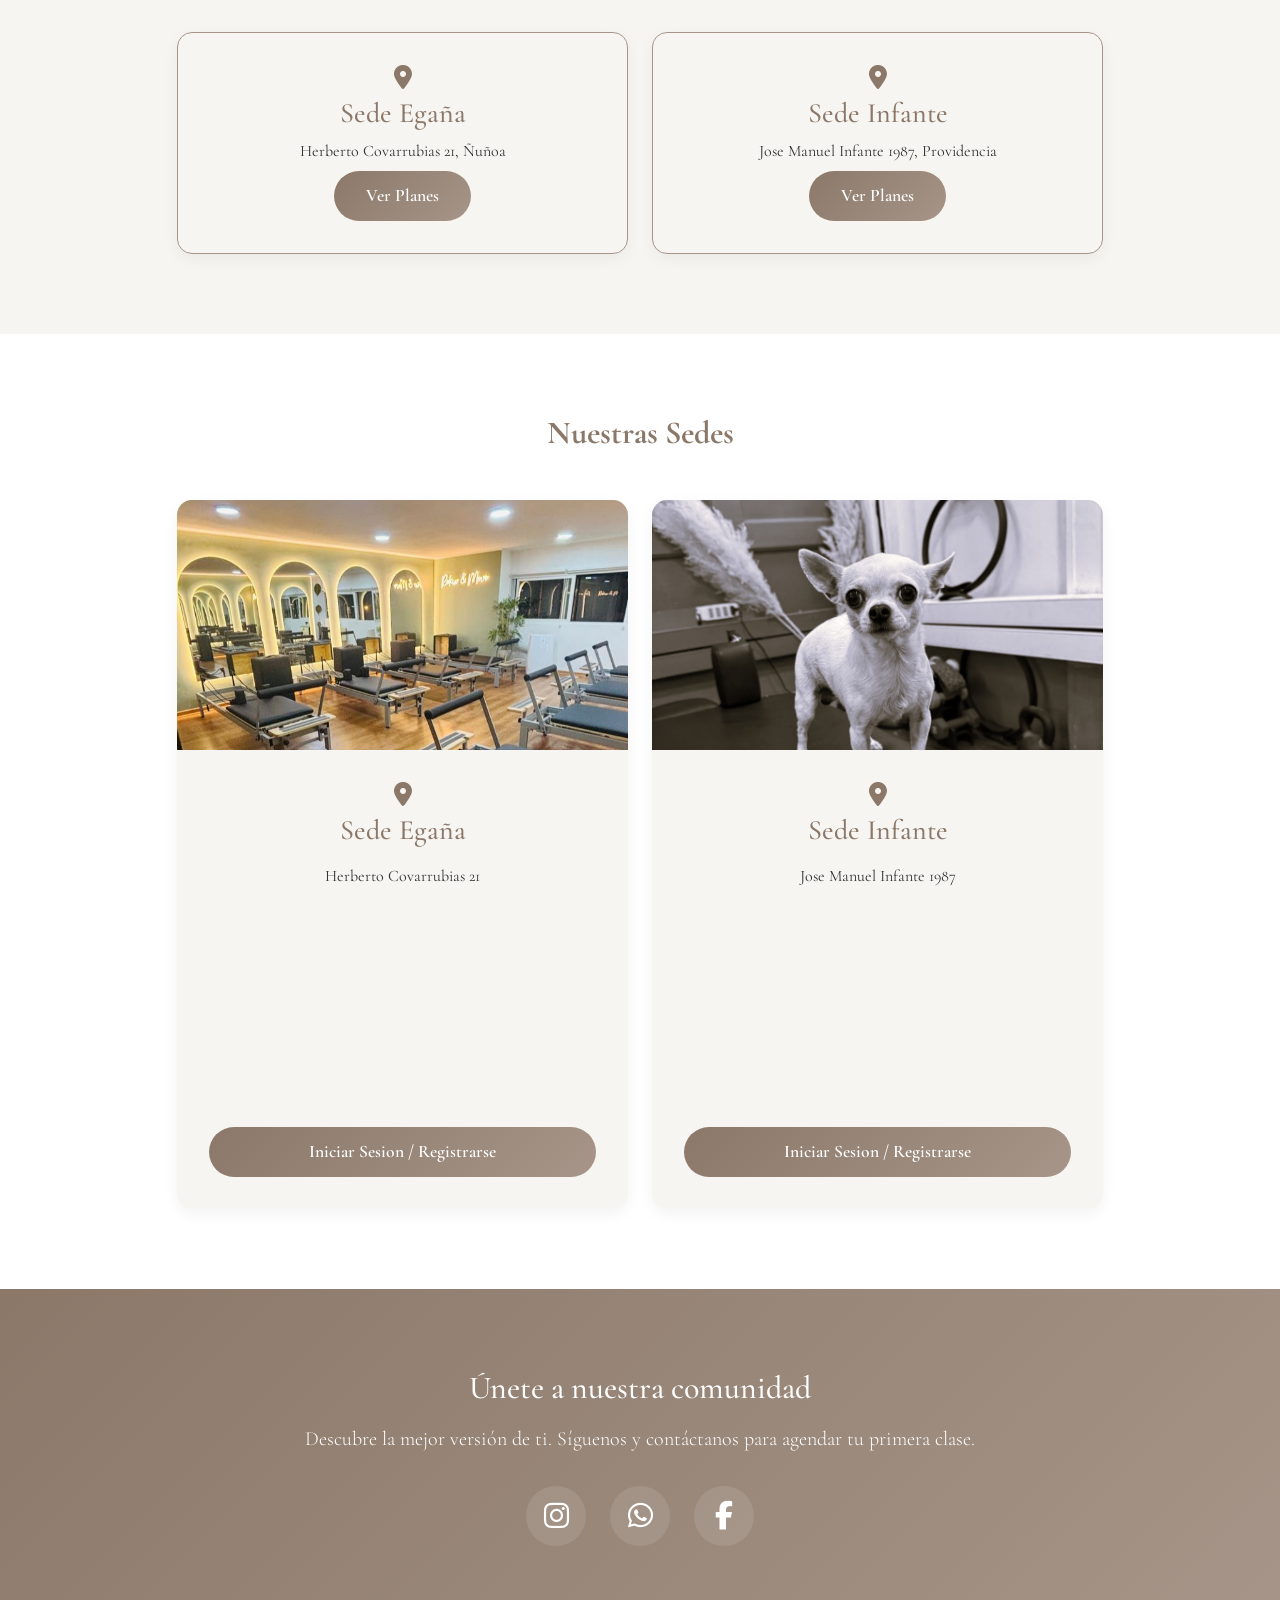
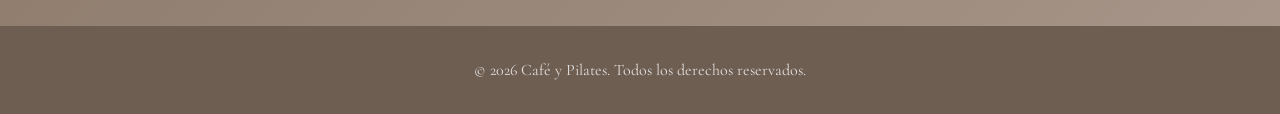
==== commit d467186d: "bugfix: Ajuste muestra precios" ====
--- a/cafe-pilates-landing-page/src/index.html
+++ b/cafe-pilates-landing-page/src/index.html
@@ -41,7 +41,7 @@
     <!-- Custom CSS -->
     <link rel="stylesheet" href="css/reset.css?v=1.1">
     <link rel="stylesheet" href="css/variables.css?v=1.1">
-    <link rel="stylesheet" href="css/style.css?v=1.1">
+    <link rel="stylesheet" href="css/style.css?v=1.11">
 </head>
 
 <body data-bs-spy="scroll" data-bs-target="#mainNavbar" data-bs-root-margin="0px 0px -40%" data-bs-smooth-scroll="true"
@@ -155,6 +155,7 @@
             </button>
             <h2 class="section-title">Sede Infante</h2>
             <p class="text-center planes-intro mb-4">Jose Manuel Infante 1987, Providencia</p>
+            <p class="text-center transferencia-label mb-4">Precios por transferencia <i class="fa-solid fa-money-bill-transfer ms-2"></i></p>
             <div class="row g-4 justify-content-center">
                 <div class="col-md-4">
                     <div class="plan-card">
@@ -205,6 +206,7 @@
             </button>
             <h2 class="section-title">Sede Egaña</h2>
             <p class="text-center planes-intro mb-4">Herberto Covarrubias 21, Ñuñoa</p>
+            <p class="text-center transferencia-label mb-4">Precios por transferencia <i class="fa-solid fa-money-bill-transfer ms-2"></i></p>
             <div class="row g-4 justify-content-center">
                 <div class="col-md-4">
                     <div class="plan-card">
--- a/cafe-pilates-landing-page/src/css/style.css
+++ b/cafe-pilates-landing-page/src/css/style.css
@@ -183,6 +183,22 @@
   margin-bottom: 2.5rem;
 }
 
+.transferencia-label {
+  display: table;
+  margin-left: auto;
+  margin-right: auto;
+  font-family: 'Georgia', 'Times New Roman', serif;
+  font-style: italic;
+  font-weight: 700;
+  font-size: 1rem;
+  color: var(--primary-color);
+  letter-spacing: 0.04em;
+  border: 1.5px solid var(--primary-color);
+  border-radius: 8px;
+  padding: 0.4rem 1.1rem;
+  opacity: 0.85;
+}
+
 .sede-select-card {
   background: var(--secondary-color);
   border-radius: 15px;
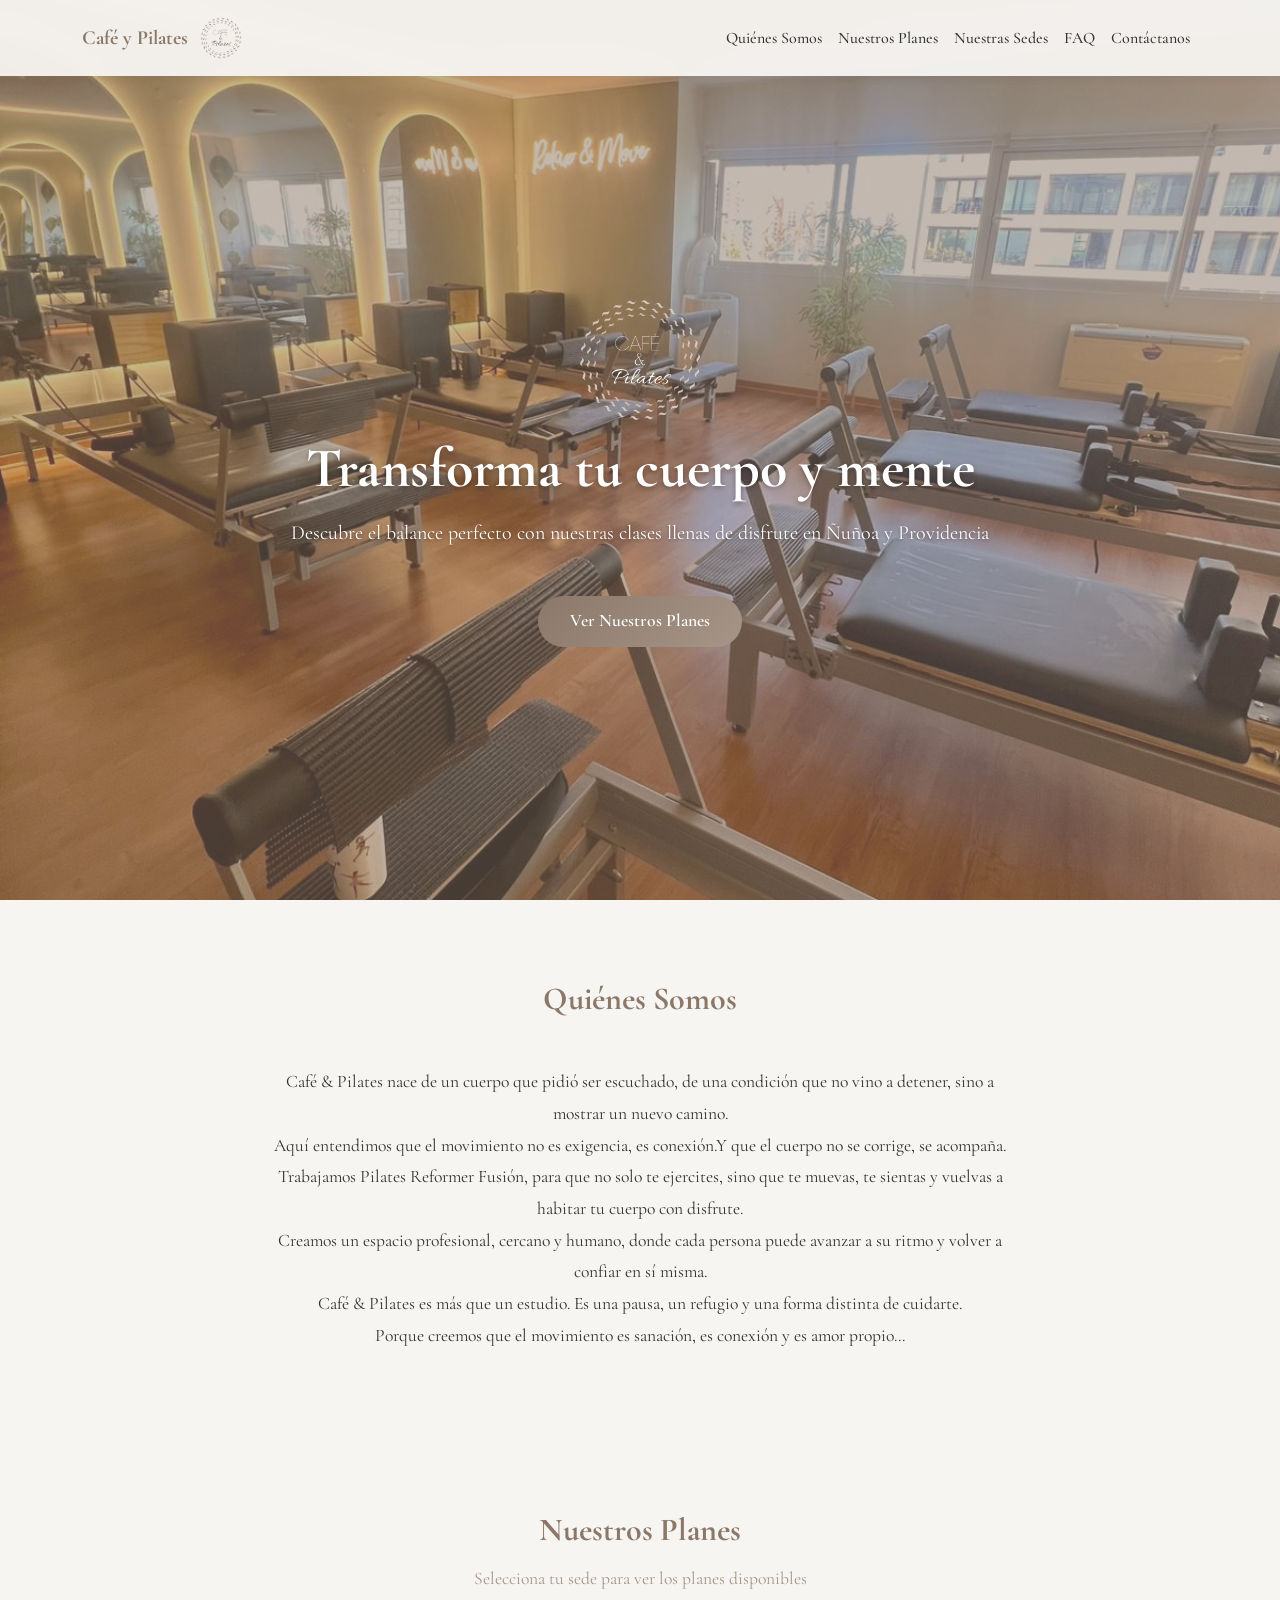
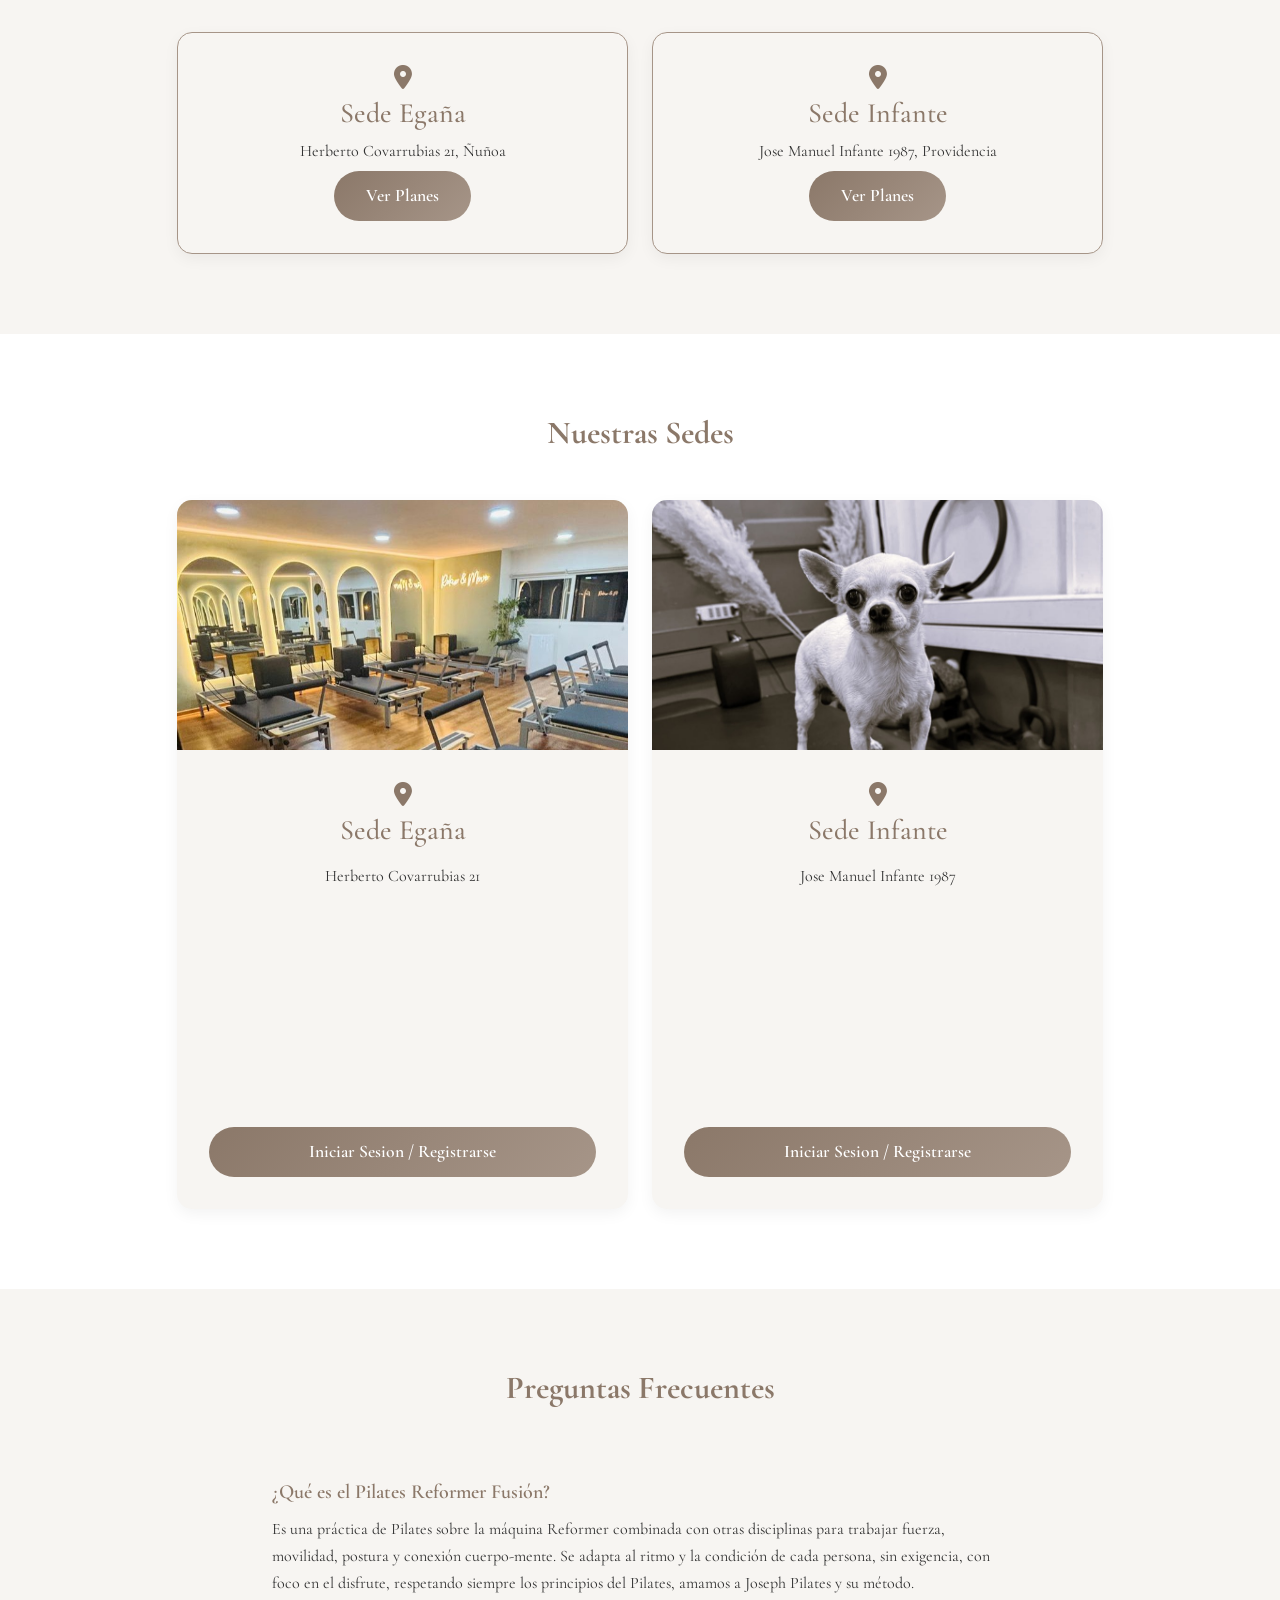
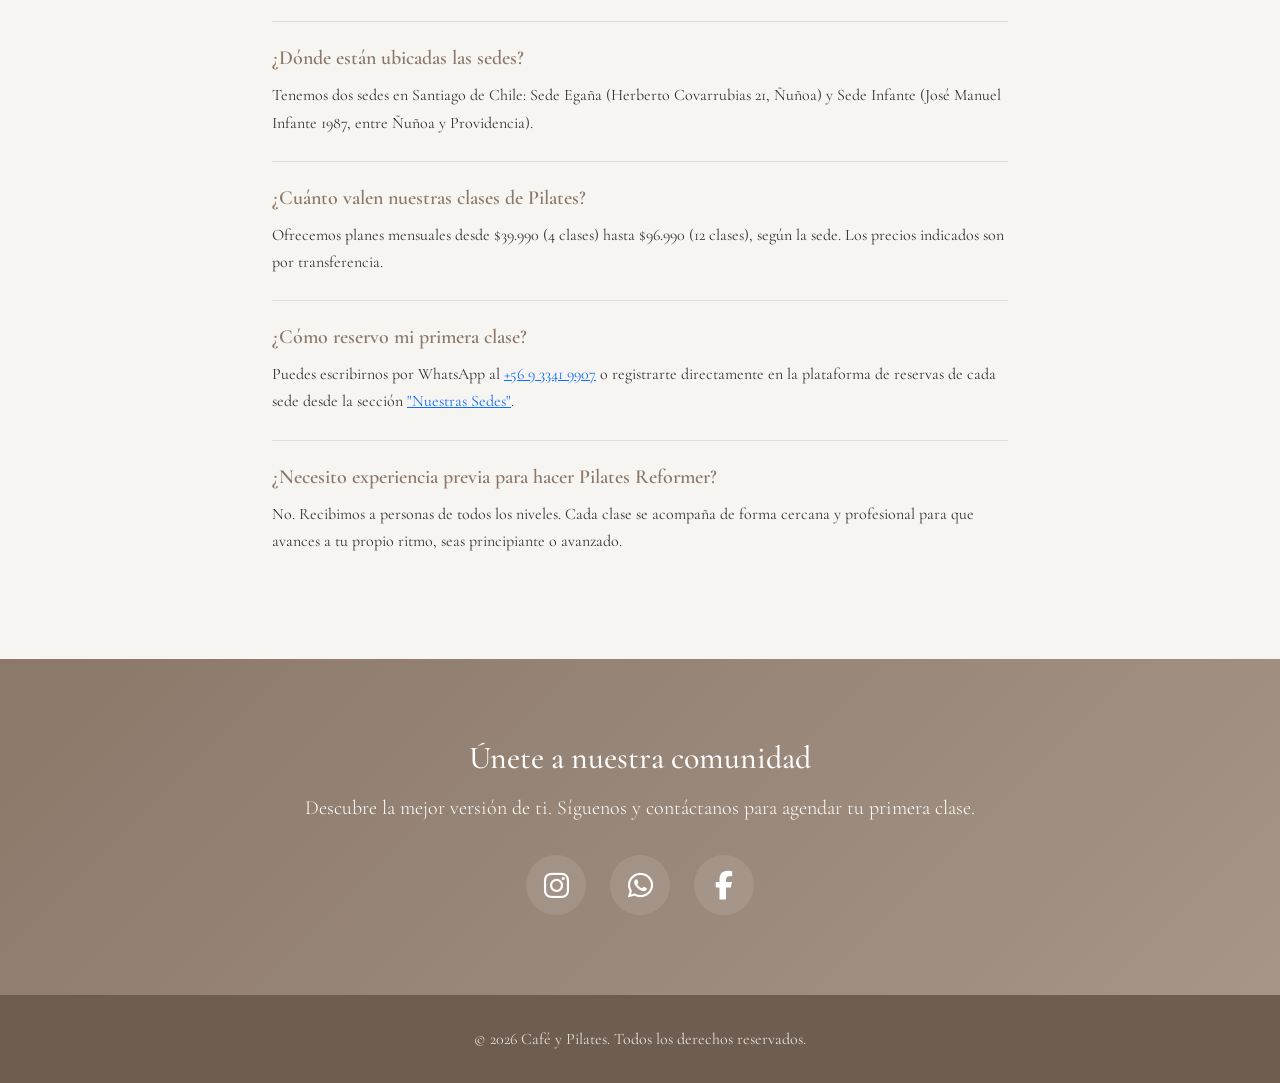
==== commit 1cf7800c: "feat: Ajustando el SEO y el LLMs.txt. Anadido FAQ" ====
--- a/cafe-pilates-landing-page/src/index.html
+++ b/cafe-pilates-landing-page/src/index.html
@@ -12,15 +12,29 @@
     <meta name="keywords"
         content="pilates reformer, clases de pilates, pilates santiago, pilates providencia, pilates ñuñoa, estudio de pilates, bienestar, salud">
     <meta name="robots" content="index, follow">
+    <meta name="author" content="Café y Pilates">
+    <meta name="theme-color" content="#8b7869">
 
     <!-- Open Graph / Redes Sociales (Facebook, WhatsApp, etc) -->
     <meta property="og:type" content="website">
+    <meta property="og:locale" content="es_CL">
+    <meta property="og:site_name" content="Café y Pilates">
     <meta property="og:title" content="Café y Pilates | Estudio de Pilates Reformer">
     <meta property="og:description"
         content="Transforma tu cuerpo y mente con nuestras clases de Pilates Reformer en Ñuñoa y Providencia.">
     <!-- Reemplaza la URL por tu dominio real -->
     <meta property="og:url" content="https://www.cafeypilates.cl/">
-    <meta property="og:image" content="https://www.cafeypilates.cl/assets/img/logo-brown-bg.png">
+    <!-- TODO: subir una imagen real de portada 1200x630 a assets/img/og-cover.jpg -->
+    <meta property="og:image" content="https://www.cafeypilates.cl/assets/img/og-cover.jpg">
+    <meta property="og:image:width" content="1200">
+    <meta property="og:image:height" content="630">
+
+    <!-- Twitter Cards -->
+    <meta name="twitter:card" content="summary_large_image">
+    <meta name="twitter:title" content="Café y Pilates | Pilates Reformer en Santiago">
+    <meta name="twitter:description"
+        content="Clases de Pilates Reformer en Ñuñoa (Egaña) y Providencia (Infante). ¡Reserva tu clase hoy!">
+    <meta name="twitter:image" content="https://www.cafeypilates.cl/assets/img/og-cover.jpg">
 
     <link rel="icon" type="image/png" href="assets/img/logo-brown-bg.png">
     <!-- Define la URL canónica -->
@@ -41,7 +55,7 @@
     <!-- Custom CSS -->
     <link rel="stylesheet" href="css/reset.css?v=1.1">
     <link rel="stylesheet" href="css/variables.css?v=1.1">
-    <link rel="stylesheet" href="css/style.css?v=1.11">
+    <link rel="stylesheet" href="css/style.css?v=1.12">
 </head>
 
 <body data-bs-spy="scroll" data-bs-target="#mainNavbar" data-bs-root-margin="0px 0px -40%" data-bs-smooth-scroll="true"
@@ -50,7 +64,7 @@
     <!-- Navigation -->
     <nav id="mainNavbar" class="navbar navbar-expand-lg navbar-custom fixed-top">
         <div class="container">
-            <a class="navbar-brand fw-bold d-flex align-items-center" href="#" style="color: var(--primary-color);">
+            <a class="navbar-brand fw-bold d-flex align-items-center" href="#inicio" style="color: var(--primary-color);">
                 Café y Pilates
                 <img src="assets/img/logo-for-light-bg.png" alt="Café y Pilates Logo" height="50" class="ms-2">
             </a>
@@ -71,6 +85,9 @@
                         <a class="nav-link" href="#sedes">Nuestras Sedes</a>
                     </li>
                     <li class="nav-item">
+                        <a class="nav-link" href="#faq">FAQ</a>
+                    </li>
+                    <li class="nav-item">
                         <a class="nav-link" href="#contacto">Contáctanos</a>
                     </li>
                 </ul>
@@ -83,11 +100,12 @@
         <div class="container">
             <!-- Logon overlaying the hero image -->
             <img src="assets/img/logo-dark-for-bg.png" alt="Café y Pilates Logo" class="hero-logo"
+                width="400" height="150"
                 onerror="this.onerror=null; this.src='https://placehold.co/400x150/ffffff/8b7869?text=Cafe+y+Pilates';">
 
             <h1>Transforma tu cuerpo y mente</h1>
-            <p>Descubre el balance perfecto con nuestras clases llenas de disfrute</p>
-            <a href="#planes" class="btn btn-primary-custom mt-3">Ver Planes Mensuales</a>
+            <p>Descubre el balance perfecto con nuestras clases llenas de disfrute en Ñuñoa y Providencia</p>
+            <a href="#planes" class="btn btn-primary-custom mt-3">Ver Nuestros Planes</a>
         </div>
     </section>
 
@@ -257,7 +275,7 @@
                 <!-- Sede Egaña -->
                 <div class="col-md-6 col-lg-5">
                     <div class="feature-card">
-                        <img src="assets/img/sede-egana.jpeg" alt="Pilates Reformer Sede Egaña" loading="lazy">
+                        <img src="assets/img/sede-egana.jpeg" alt="Sala de Pilates Reformer en Sede Egaña, Ñuñoa" loading="lazy" width="600" height="400">
                         <div class="feature-card-content">
                             <i class="fa-solid fa-location-dot"></i>
                             <h3>Sede Egaña</h3>
@@ -278,7 +296,7 @@
                 <!-- Sede Infante -->
                 <div class="col-md-6 col-lg-5">
                     <div class="feature-card">
-                        <img src="assets/img/sede-infante.jpeg" alt="Pilates Reformer Sede Infante" loading="lazy">
+                        <img src="assets/img/sede-infante.jpeg" alt="Sala de Pilates Reformer en Sede Infante, Providencia" loading="lazy" width="600" height="400">
                         <div class="feature-card-content">
                             <i class="fa-solid fa-location-dot"></i>
                             <h3>Sede Infante</h3>
@@ -300,6 +318,44 @@
         </div>
     </section>
 
+    <!-- Preguntas Frecuentes -->
+    <section id="faq" class="fade-in-section">
+        <div class="container">
+            <h2 class="section-title">Preguntas Frecuentes</h2>
+            <div class="row justify-content-center">
+                <div class="col-lg-8 faq-list">
+                    <div class="faq-item">
+                        <h3>¿Qué es el Pilates Reformer Fusión?</h3>
+                        <p>Es una práctica de Pilates sobre la máquina Reformer combinada con otras disciplinas
+                            para trabajar fuerza, movilidad, postura y conexión cuerpo-mente. Se adapta al ritmo
+                            y la condición de cada persona, sin exigencia, con foco en el disfrute, 
+                            respetando siempre los principios del Pilates, amamos a Joseph Pilates y su método.</p>
+                    </div>
+                    <div class="faq-item">
+                        <h3>¿Dónde están ubicadas las sedes?</h3>
+                        <p>Tenemos dos sedes en Santiago de Chile: Sede Egaña (Herberto Covarrubias 21, Ñuñoa)
+                            y Sede Infante (José Manuel Infante 1987, entre Ñuñoa y Providencia).</p>
+                    </div>
+                    <div class="faq-item">
+                        <h3>¿Cuánto valen nuestras clases de Pilates?</h3>
+                        <p>Ofrecemos planes mensuales desde $39.990 (4 clases) hasta $96.990 (12 clases), según
+                            la sede. Los precios indicados son por transferencia.</p>
+                    </div>
+                    <div class="faq-item">
+                        <h3>¿Cómo reservo mi primera clase?</h3>
+                        <p>Puedes escribirnos por WhatsApp al <a href="https://wa.me/56933419907" target="_blank" rel="noopener">+56 9 3341 9907</a> o registrarte directamente en la
+                            plataforma de reservas de cada sede desde la sección <a href="#sedes">"Nuestras Sedes"</a>.</p>
+                    </div>
+                    <div class="faq-item">
+                        <h3>¿Necesito experiencia previa para hacer Pilates Reformer?</h3>
+                        <p>No. Recibimos a personas de todos los niveles. Cada clase se acompaña de forma cercana
+                            y profesional para que avances a tu propio ritmo, seas principiante o avanzado.</p>
+                    </div>
+                </div>
+            </div>
+        </div>
+    </section>
+
     <!-- Contáctanos (CTA Final) -->
     <section id="contacto" class="cta-final fade-in-section">
         <div class="container">
@@ -334,39 +390,123 @@
     <script src="https://cdn.jsdelivr.net/npm/bootstrap@5.3.3/dist/js/bootstrap.bundle.min.js"></script>
 
     <!-- Custom JS -->
-    <script src="js/main.js?v=1.1"></script>
+    <script src="js/main.js?v=1.2"></script>
 
     <!-- Schema de Negocio Local -->
     <script type="application/ld+json">
     {
       "@context": "https://schema.org",
-      "@type": "HealthAndBeautyBusiness",
+      "@type": "HealthClub",
+      "@id": "https://www.cafeypilates.cl/#organizacion",
       "name": "Café y Pilates",
       "image": "https://www.cafeypilates.cl/assets/img/logo-brown-bg.png",
+      "logo": "https://www.cafeypilates.cl/assets/img/logo-brown-bg.png",
       "url": "https://www.cafeypilates.cl/",
       "telephone": "+56933419907",
-      "description": "Estudio de Pilates Reformer con sedes en Egaña y Barrio Infante.",
+      "priceRange": "$$",
+      "currenciesAccepted": "CLP",
+      "description": "Estudio de Pilates Reformer Fusión con sedes en Ñuñoa (Egaña) y Providencia (Infante), Santiago de Chile.",
+      "sameAs": [
+        "https://www.instagram.com/cafeypilates/",
+        "https://www.facebook.com/cafeypilates"
+      ],
       "department": [
         {
-          "@type": "HealthAndBeautyBusiness",
-          "name": "Sede Egaña",
+          "@type": "HealthClub",
+          "name": "Café y Pilates - Sede Egaña",
+          "telephone": "+56933419907",
+          "url": "https://web.bewe.co/cafeypilatesegana/login",
           "address": {
             "@type": "PostalAddress",
             "streetAddress": "Herberto Covarrubias 21",
             "addressLocality": "Ñuñoa",
             "addressRegion": "Región Metropolitana",
             "addressCountry": "CL"
-          }
+          },
+          "geo": { "@type": "GeoCoordinates", "latitude": "-33.4569", "longitude": "-70.5979" },
+          "openingHoursSpecification": [{
+            "@type": "OpeningHoursSpecification",
+            "dayOfWeek": ["Monday","Tuesday","Wednesday","Thursday","Friday"],
+            "opens": "07:00",
+            "closes": "21:00"
+          }]
         },
         {
-          "@type": "HealthAndBeautyBusiness",
-          "name": "Sede Infante",
+          "@type": "HealthClub",
+          "name": "Café y Pilates - Sede Infante",
+          "telephone": "+56933419907",
+          "url": "https://web.bewe.co/cafeypilatesinfante/login",
           "address": {
             "@type": "PostalAddress",
-            "streetAddress": "Jose Manuel Infante 1987",
+            "streetAddress": "José Manuel Infante 1987",
             "addressLocality": "Providencia",
             "addressRegion": "Región Metropolitana",
             "addressCountry": "CL"
+          },
+          "geo": { "@type": "GeoCoordinates", "latitude": "-33.4372", "longitude": "-70.6178" },
+          "openingHoursSpecification": [{
+            "@type": "OpeningHoursSpecification",
+            "dayOfWeek": ["Monday","Tuesday","Wednesday","Thursday","Friday"],
+            "opens": "07:00",
+            "closes": "21:00"
+          }]
+        }
+      ],
+      "makesOffer": [
+        { "@type": "Offer", "name": "Plan 4 Clases - Sede Infante", "price": "39990", "priceCurrency": "CLP", "category": "Mensual" },
+        { "@type": "Offer", "name": "Plan 8 Clases - Sede Infante", "price": "65990", "priceCurrency": "CLP", "category": "Mensual" },
+        { "@type": "Offer", "name": "Plan 12 Clases - Sede Infante", "price": "89990", "priceCurrency": "CLP", "category": "Mensual" },
+        { "@type": "Offer", "name": "Plan 4 Clases - Sede Egaña", "price": "42990", "priceCurrency": "CLP", "category": "Mensual" },
+        { "@type": "Offer", "name": "Plan 8 Clases - Sede Egaña", "price": "71990", "priceCurrency": "CLP", "category": "Mensual" },
+        { "@type": "Offer", "name": "Plan 12 Clases - Sede Egaña", "price": "96990", "priceCurrency": "CLP", "category": "Mensual" }
+      ]
+    }
+    </script>
+
+    <!-- Schema de Preguntas Frecuentes (FAQ) -->
+    <script type="application/ld+json">
+    {
+      "@context": "https://schema.org",
+      "@type": "FAQPage",
+      "mainEntity": [
+        {
+          "@type": "Question",
+          "name": "¿Qué es el Pilates Reformer Fusión?",
+          "acceptedAnswer": {
+            "@type": "Answer",
+            "text": "Es una práctica de Pilates sobre la máquina Reformer combinada con otras disciplinas para trabajar fuerza, movilidad, postura y conexión cuerpo-mente, adaptándose al ritmo y la condición de cada persona."
+          }
+        },
+        {
+          "@type": "Question",
+          "name": "¿Dónde están ubicadas las sedes?",
+          "acceptedAnswer": {
+            "@type": "Answer",
+            "text": "Tenemos dos sedes en Santiago de Chile: Sede Egaña (Herberto Covarrubias 21, Ñuñoa) y Sede Infante (José Manuel Infante 1987, Providencia)."
+          }
+        },
+        {
+          "@type": "Question",
+          "name": "¿Cuánto cuestan las clases de Pilates?",
+          "acceptedAnswer": {
+            "@type": "Answer",
+            "text": "Ofrecemos planes mensuales desde $39.990 (4 clases) hasta $96.990 (12 clases), según la sede. Los precios indicados son por transferencia."
+          }
+        },
+        {
+          "@type": "Question",
+          "name": "¿Cómo reservo mi primera clase?",
+          "acceptedAnswer": {
+            "@type": "Answer",
+            "text": "Puedes escribirnos por WhatsApp al +56 9 3341 9907 o registrarte directamente en la plataforma de reservas de cada sede."
+          }
+        },
+        {
+          "@type": "Question",
+          "name": "¿Necesito experiencia previa para hacer Pilates Reformer?",
+          "acceptedAnswer": {
+            "@type": "Answer",
+            "text": "No. Recibimos a personas de todos los niveles y cada clase se acompaña de forma cercana y profesional para que avances a tu propio ritmo."
           }
         }
       ]
--- a/cafe-pilates-landing-page/src/css/style.css
+++ b/cafe-pilates-landing-page/src/css/style.css
@@ -129,6 +129,29 @@
   color: var(--text-main);
 }
 
+/* Preguntas Frecuentes (FAQ) */
+.faq-item {
+  border-bottom: 1px solid rgba(139, 120, 105, 0.2);
+  padding: 1.5rem 0;
+}
+
+.faq-item:last-child {
+  border-bottom: none;
+}
+
+.faq-item h3 {
+  color: var(--primary-color);
+  font-weight: 600;
+  font-size: 1.25rem;
+  margin-bottom: 0.75rem;
+}
+
+.faq-item p {
+  color: var(--text-main);
+  line-height: 1.7;
+  margin-bottom: 0;
+}
+
 /* Sedes (Features Grid) */
 .features {
   background-color: #fff;
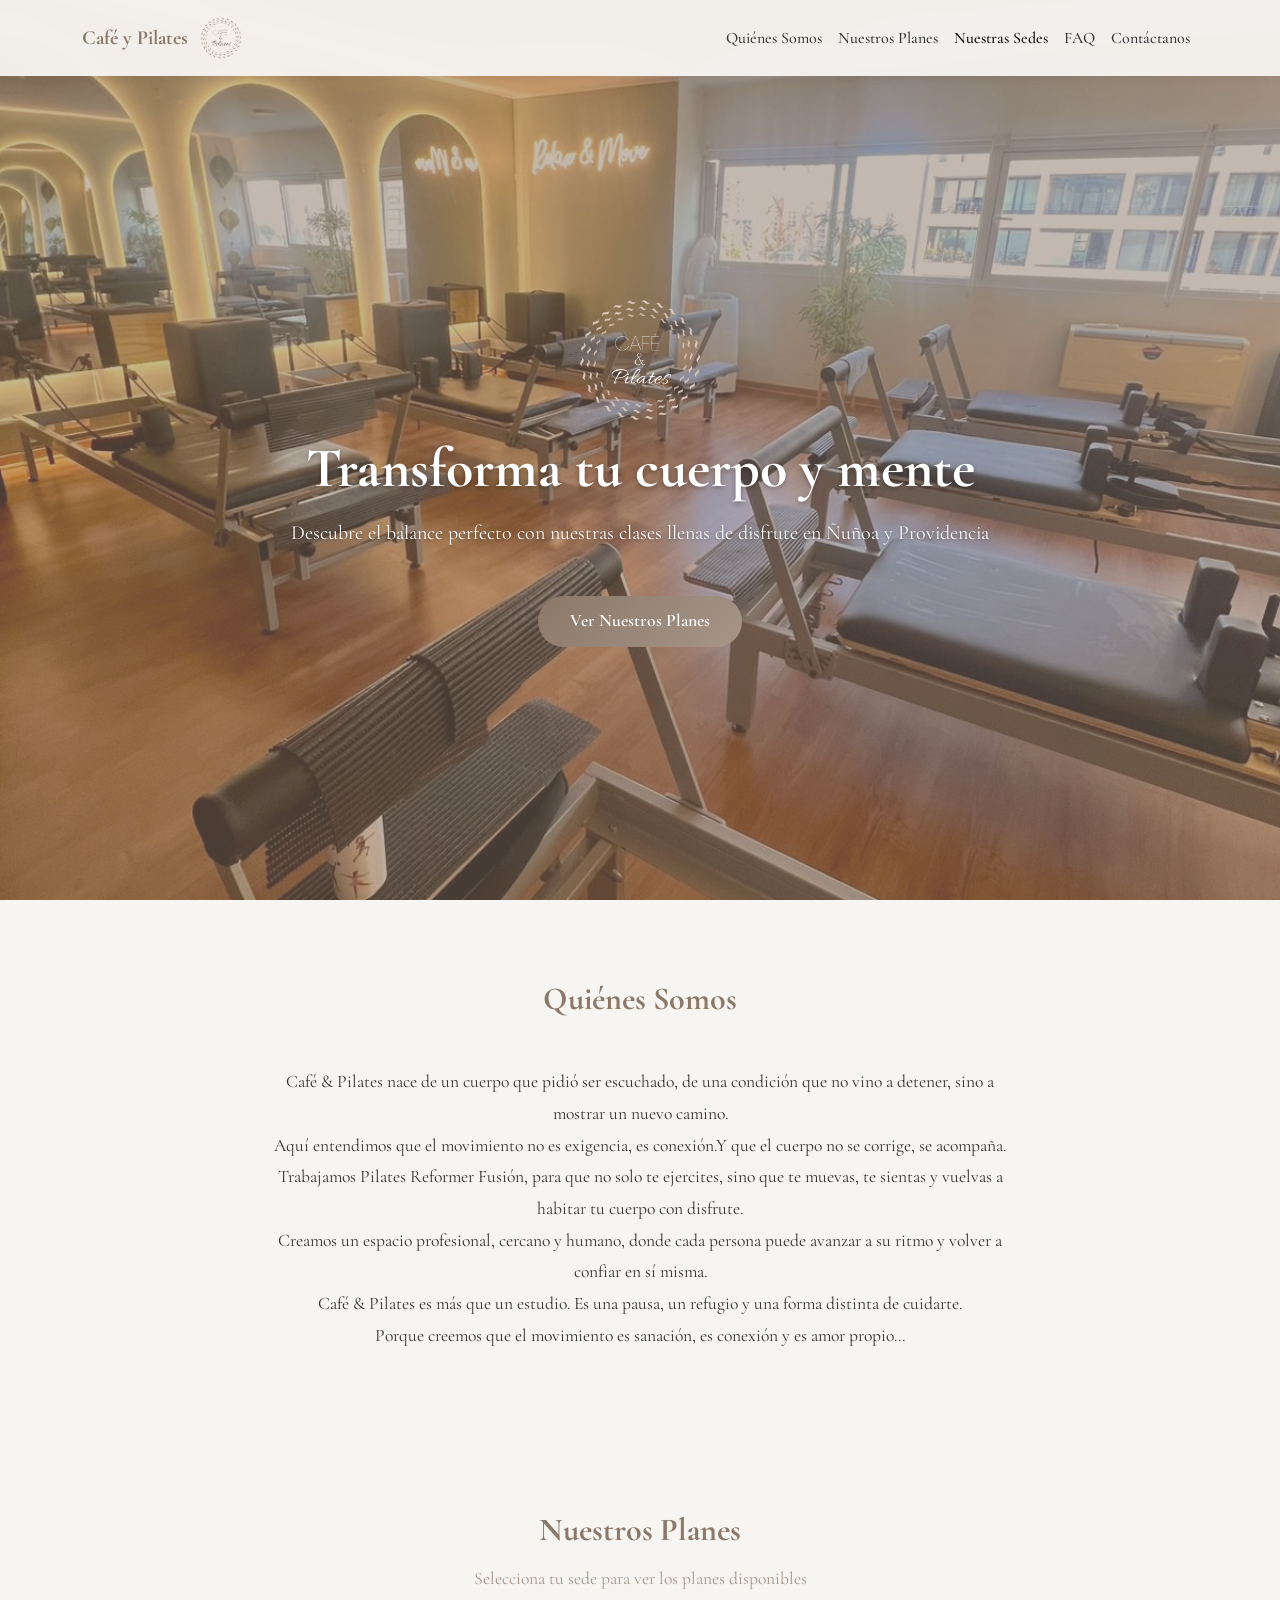
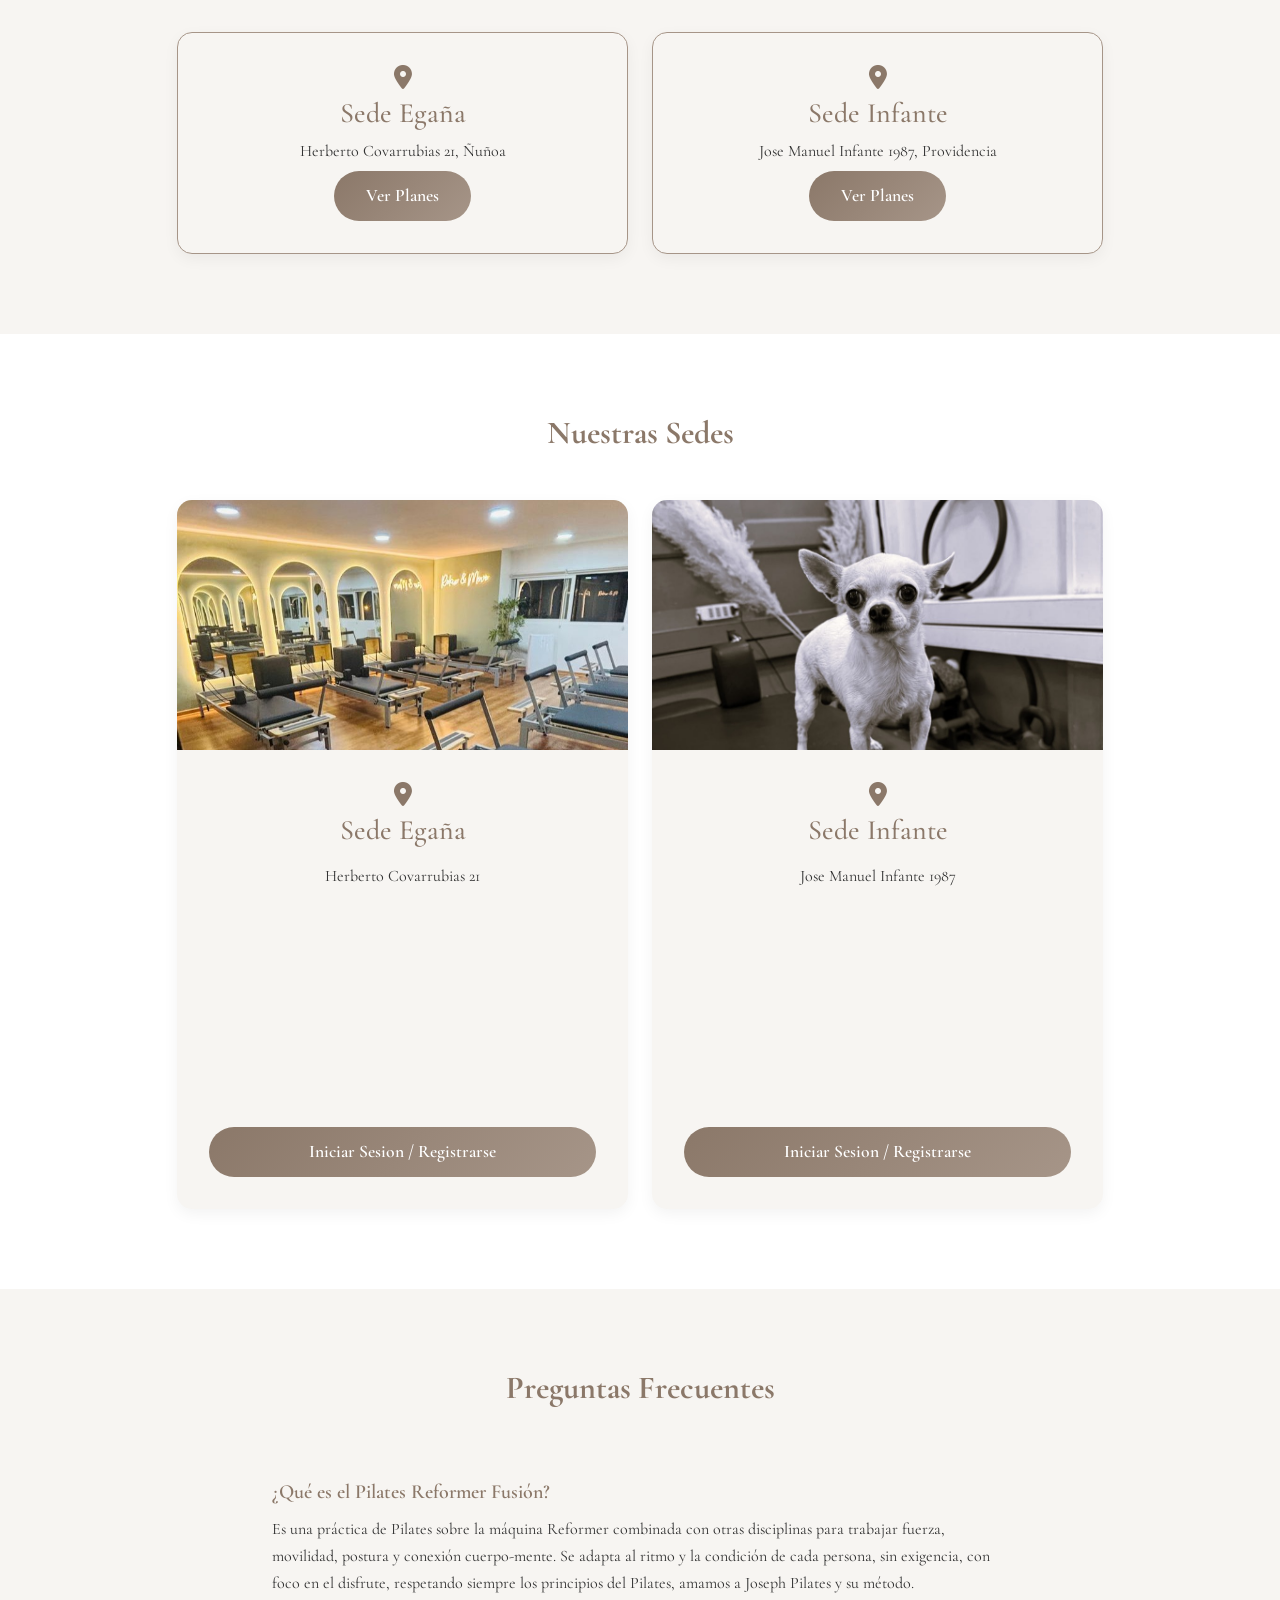
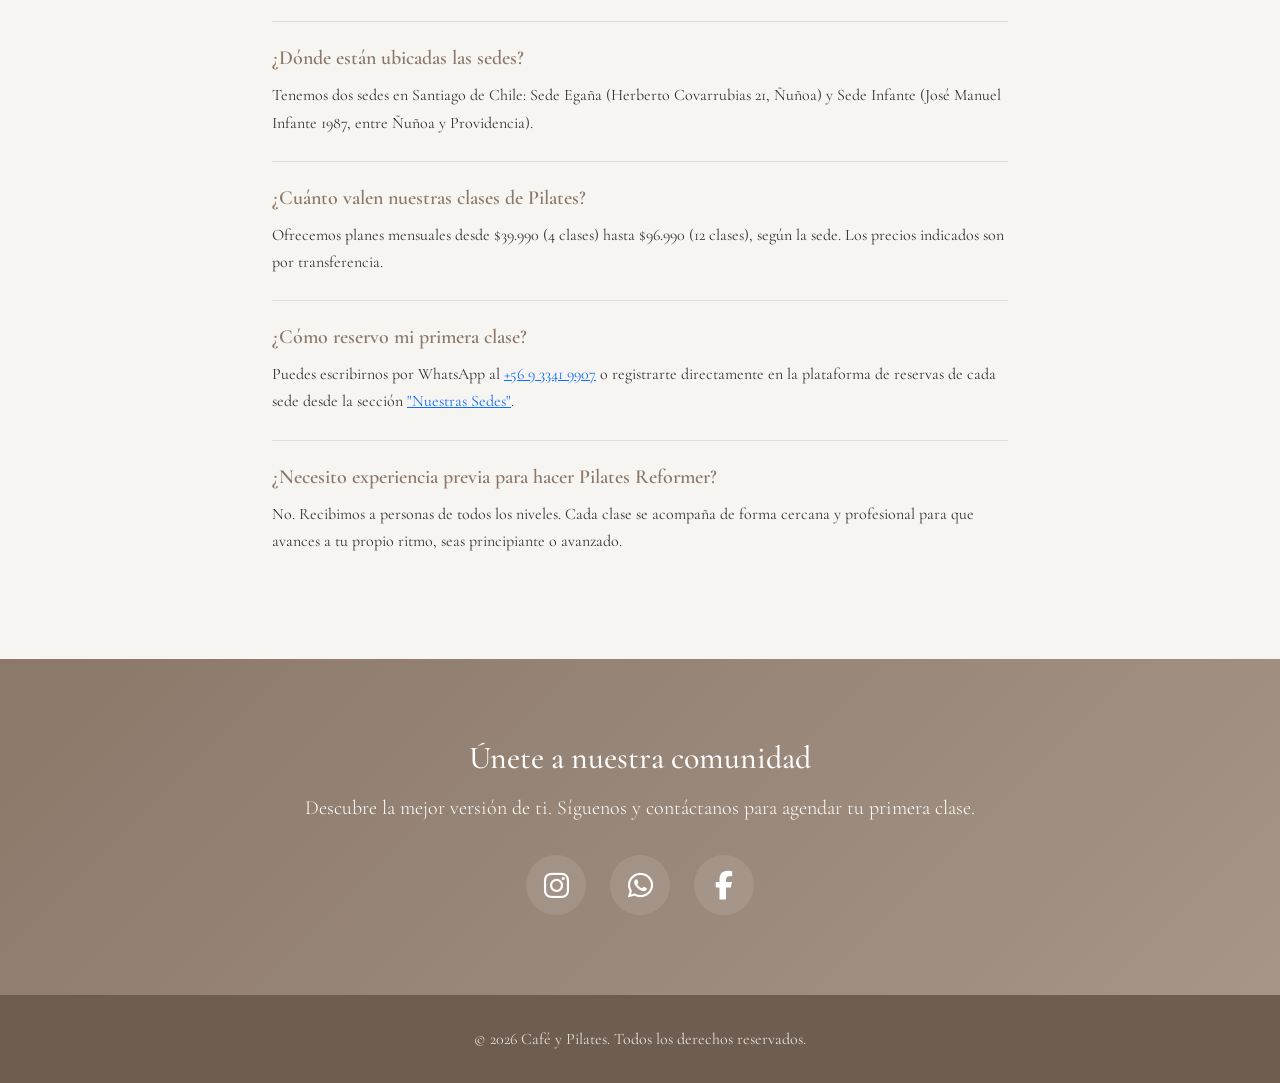
==== commit 69eb7699: "feat: Adding fbq signal emitters" ====
--- a/cafe-pilates-landing-page/src/index.html
+++ b/cafe-pilates-landing-page/src/index.html
@@ -56,6 +56,20 @@
     <link rel="stylesheet" href="css/reset.css?v=1.1">
     <link rel="stylesheet" href="css/variables.css?v=1.1">
     <link rel="stylesheet" href="css/style.css?v=1.12">
+    <script>
+        !function(f,b,e,v,n,t,s)
+        {if(f.fbq)return;n=f.fbq=function(){n.callMethod?
+        n.callMethod.apply(n,arguments):n.queue.push(arguments)};
+        if(!f._fbq)f._fbq=n;n.push=n;n.loaded=!0;n.version='2.0';
+        n.queue=[];t=b.createElement(e);t.async=!0;
+        t.src=v;s=b.getElementsByTagName(e)[0];
+        s.parentNode.insertBefore(t,s)}(window, document,'script',
+        'https://connect.facebook.net/en_US/fbevents.js');
+        fbq('init', '359801998736658');
+        fbq('track', 'PageView');
+    </script>
+    <noscript><img height="1" width="1" style="display:none" src="https://www.facebook.com/tr?id=359801998736658&ev=PageView&noscript=1"/>
+    </noscript>
 </head>
 
 <body data-bs-spy="scroll" data-bs-target="#mainNavbar" data-bs-root-margin="0px 0px -40%" data-bs-smooth-scroll="true"
@@ -179,11 +193,10 @@
                     <div class="plan-card">
                         <h3>4 Clases</h3>
                         <p class="duration">Mensual (31 días) - 4 Clases por mes</p>
-                        <div class="plan-price">
-                            <span class="new-price">$39.990</span>
-                        </div>
+                        <div class="plan-price"><span class="new-price">$39.990</span></div>
                         <a href="https://wa.me/56933419907?text=Hola,%20quisiera%20inscribirme%20en%20el%20plan%20de%204%20clases%20en%20Sede%20Infante"
-                            class="btn btn-primary-custom w-100" target="_blank"><i
+                            class="btn btn-primary-custom w-100" target="_blank"
+                            onclick="fbq('track', 'Lead', {value: 39990, currency: 'CLP', content_name: '4 Clases - Sede Infante'});"><i
                                 class="fa-brands fa-whatsapp me-2"></i>Elegir Plan</a>
                     </div>
                 </div>
@@ -192,11 +205,10 @@
                         <div class="badge-top">Popular</div>
                         <h3>8 Clases</h3>
                         <p class="duration">Mensual (31 días) - 8 Clases por mes</p>
-                        <div class="plan-price">
-                            <span class="new-price">$65.990</span>
-                        </div>
+                        <div class="plan-price"><span class="new-price">$65.990</span></div>
                         <a href="https://wa.me/56933419907?text=Hola,%20quisiera%20inscribirme%20en%20el%20plan%20de%208%20clases%20en%20Sede%20Infante"
-                            class="btn btn-primary-custom w-100" target="_blank"><i
+                            class="btn btn-primary-custom w-100" target="_blank"
+                            onclick="fbq('track', 'Lead', {value: 65990, currency: 'CLP', content_name: '8 Clases - Sede Infante'});"><i
                                 class="fa-brands fa-whatsapp me-2"></i>Elegir Plan</a>
                     </div>
                 </div>
@@ -204,11 +216,10 @@
                     <div class="plan-card">
                         <h3>12 Clases</h3>
                         <p class="duration">Mensual (31 días) - 12 Clases por mes</p>
-                        <div class="plan-price">
-                            <span class="new-price">$89.990</span>
-                        </div>
+                        <div class="plan-price"><span class="new-price">$89.990</span></div>
                         <a href="https://wa.me/56933419907?text=Hola,%20quisiera%20inscribirme%20en%20el%20plan%20de%2012%20clases%20en%20Sede%20Infante"
-                            class="btn btn-primary-custom w-100" target="_blank"><i
+                            class="btn btn-primary-custom w-100" target="_blank"
+                            onclick="fbq('track', 'Lead', {value: 89990, currency: 'CLP', content_name: '12 Clases - Sede Infante'});"><i
                                 class="fa-brands fa-whatsapp me-2"></i>Elegir Plan</a>
                     </div>
                 </div>
@@ -230,11 +241,10 @@
                     <div class="plan-card">
                         <h3>4 Clases</h3>
                         <p class="duration">Mensual (31 días) - 4 Clases por mes</p>
-                        <div class="plan-price">
-                            <span class="new-price">$42.990</span>
-                        </div>
+                        <div class="plan-price"><span class="new-price">$42.990</span></div>
                         <a href="https://wa.me/56933419907?text=Hola,%20quisiera%20inscribirme%20en%20el%20plan%20de%204%20clases%20en%20Sede%20Ega%C3%B1a"
-                            class="btn btn-primary-custom w-100" target="_blank"><i
+                            class="btn btn-primary-custom w-100" target="_blank"
+                            onclick="fbq('track', 'Lead', {value: 42990, currency: 'CLP', content_name: '4 Clases - Sede Egaña'});"><i
                                 class="fa-brands fa-whatsapp me-2"></i>Elegir Plan</a>
                     </div>
                 </div>
@@ -243,11 +253,10 @@
                         <div class="badge-top">Popular</div>
                         <h3>8 Clases</h3>
                         <p class="duration">Mensual (31 días) - 8 Clases por mes</p>
-                        <div class="plan-price">
-                            <span class="new-price">$71.990</span>
-                        </div>
+                        <div class="plan-price"><span class="new-price">$71.990</span></div>
                         <a href="https://wa.me/56933419907?text=Hola,%20quisiera%20inscribirme%20en%20el%20plan%20de%208%20clases%20en%20Sede%20Ega%C3%B1a"
-                            class="btn btn-primary-custom w-100" target="_blank"><i
+                            class="btn btn-primary-custom w-100" target="_blank"
+                            onclick="fbq('track', 'Lead', {value: 71990, currency: 'CLP', content_name: '8 Clases - Sede Egaña'});"><i
                                 class="fa-brands fa-whatsapp me-2"></i>Elegir Plan</a>
                     </div>
                 </div>
@@ -255,18 +264,16 @@
                     <div class="plan-card">
                         <h3>12 Clases</h3>
                         <p class="duration">Mensual (31 días) - 12 Clases por mes</p>
-                        <div class="plan-price">
-                            <span class="new-price">$96.990</span>
-                        </div>
+                        <div class="plan-price"><span class="new-price">$96.990</span></div>
                         <a href="https://wa.me/56933419907?text=Hola,%20quisiera%20inscribirme%20en%20el%20plan%20de%2012%20clases%20en%20Sede%20Ega%C3%B1a"
-                            class="btn btn-primary-custom w-100" target="_blank"><i
+                            class="btn btn-primary-custom w-100" target="_blank"
+                            onclick="fbq('track', 'Lead', {value: 96990, currency: 'CLP', content_name: '12 Clases - Sede Egaña'});"><i
                                 class="fa-brands fa-whatsapp me-2"></i>Elegir Plan</a>
                     </div>
                 </div>
             </div>
         </div>
     </div>
-
     <!-- Nuestras Sedes -->
     <section id="sedes" class="features">
         <div class="container">
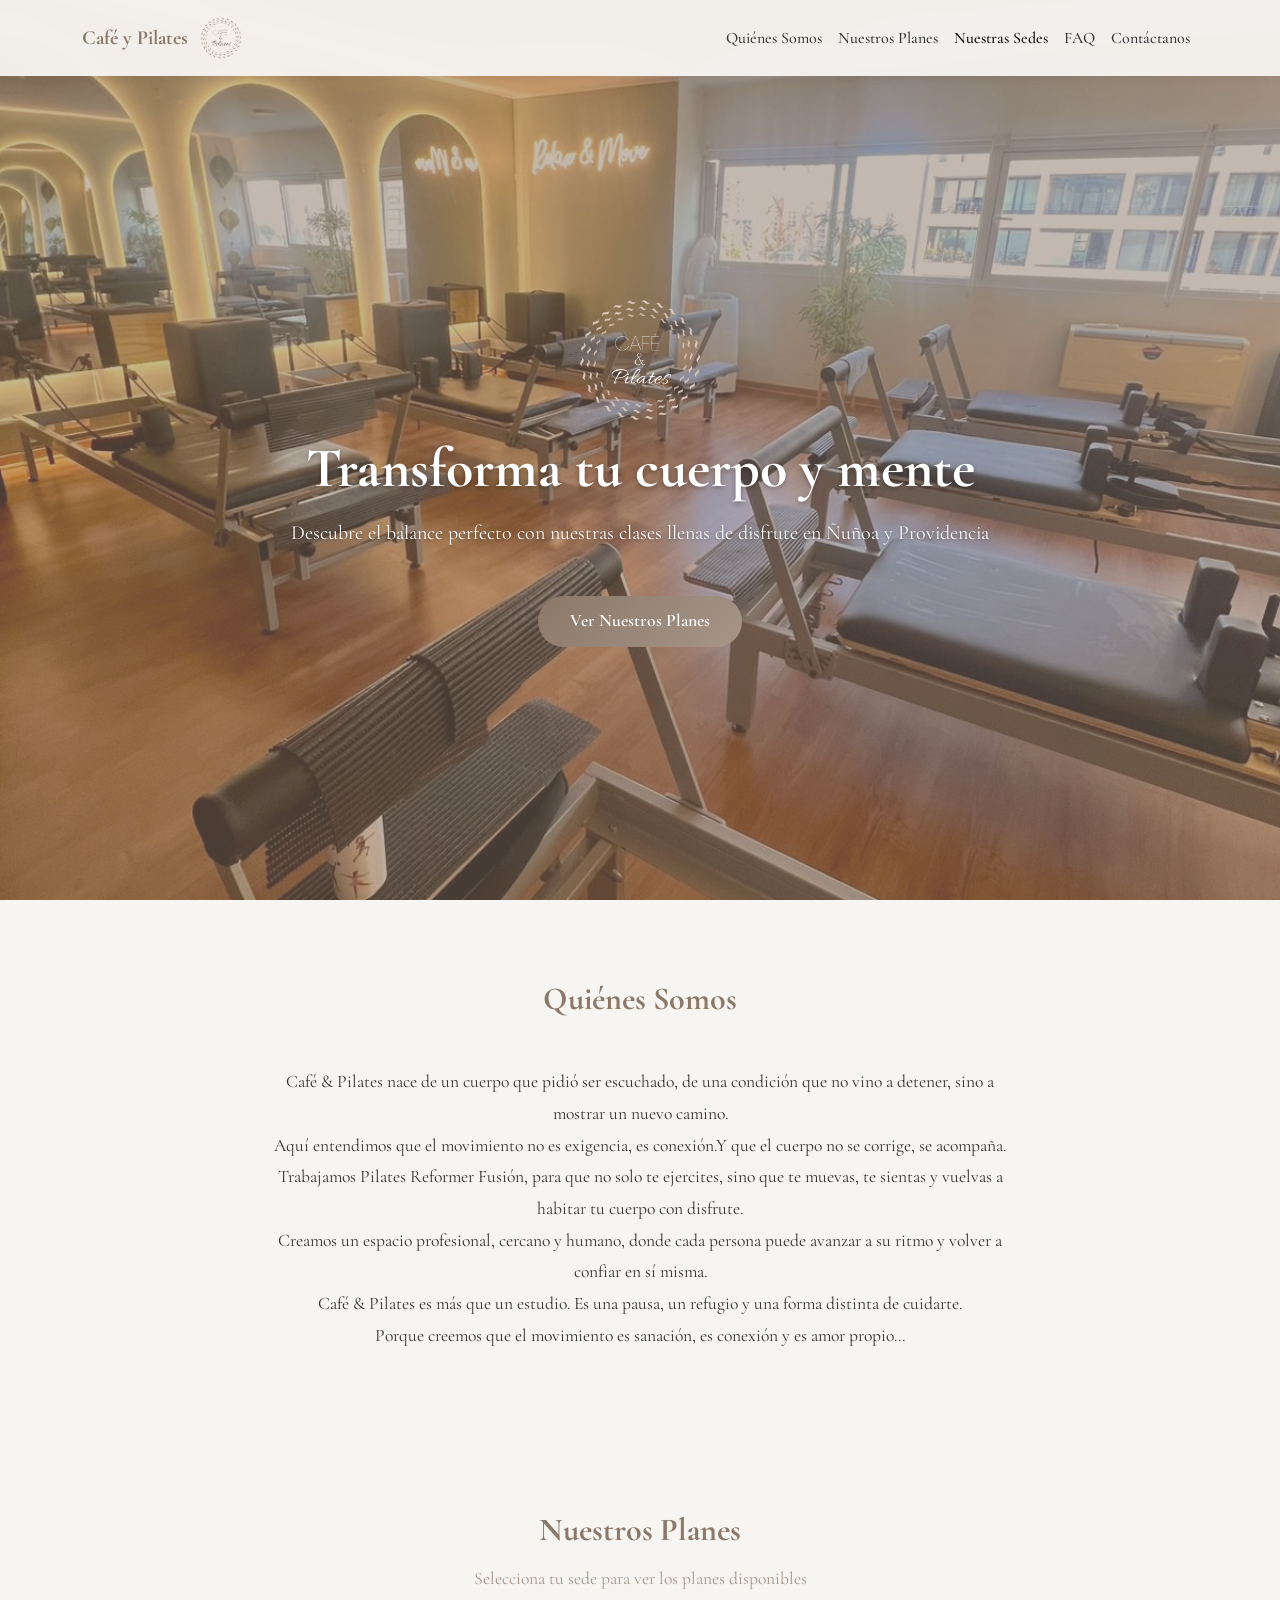
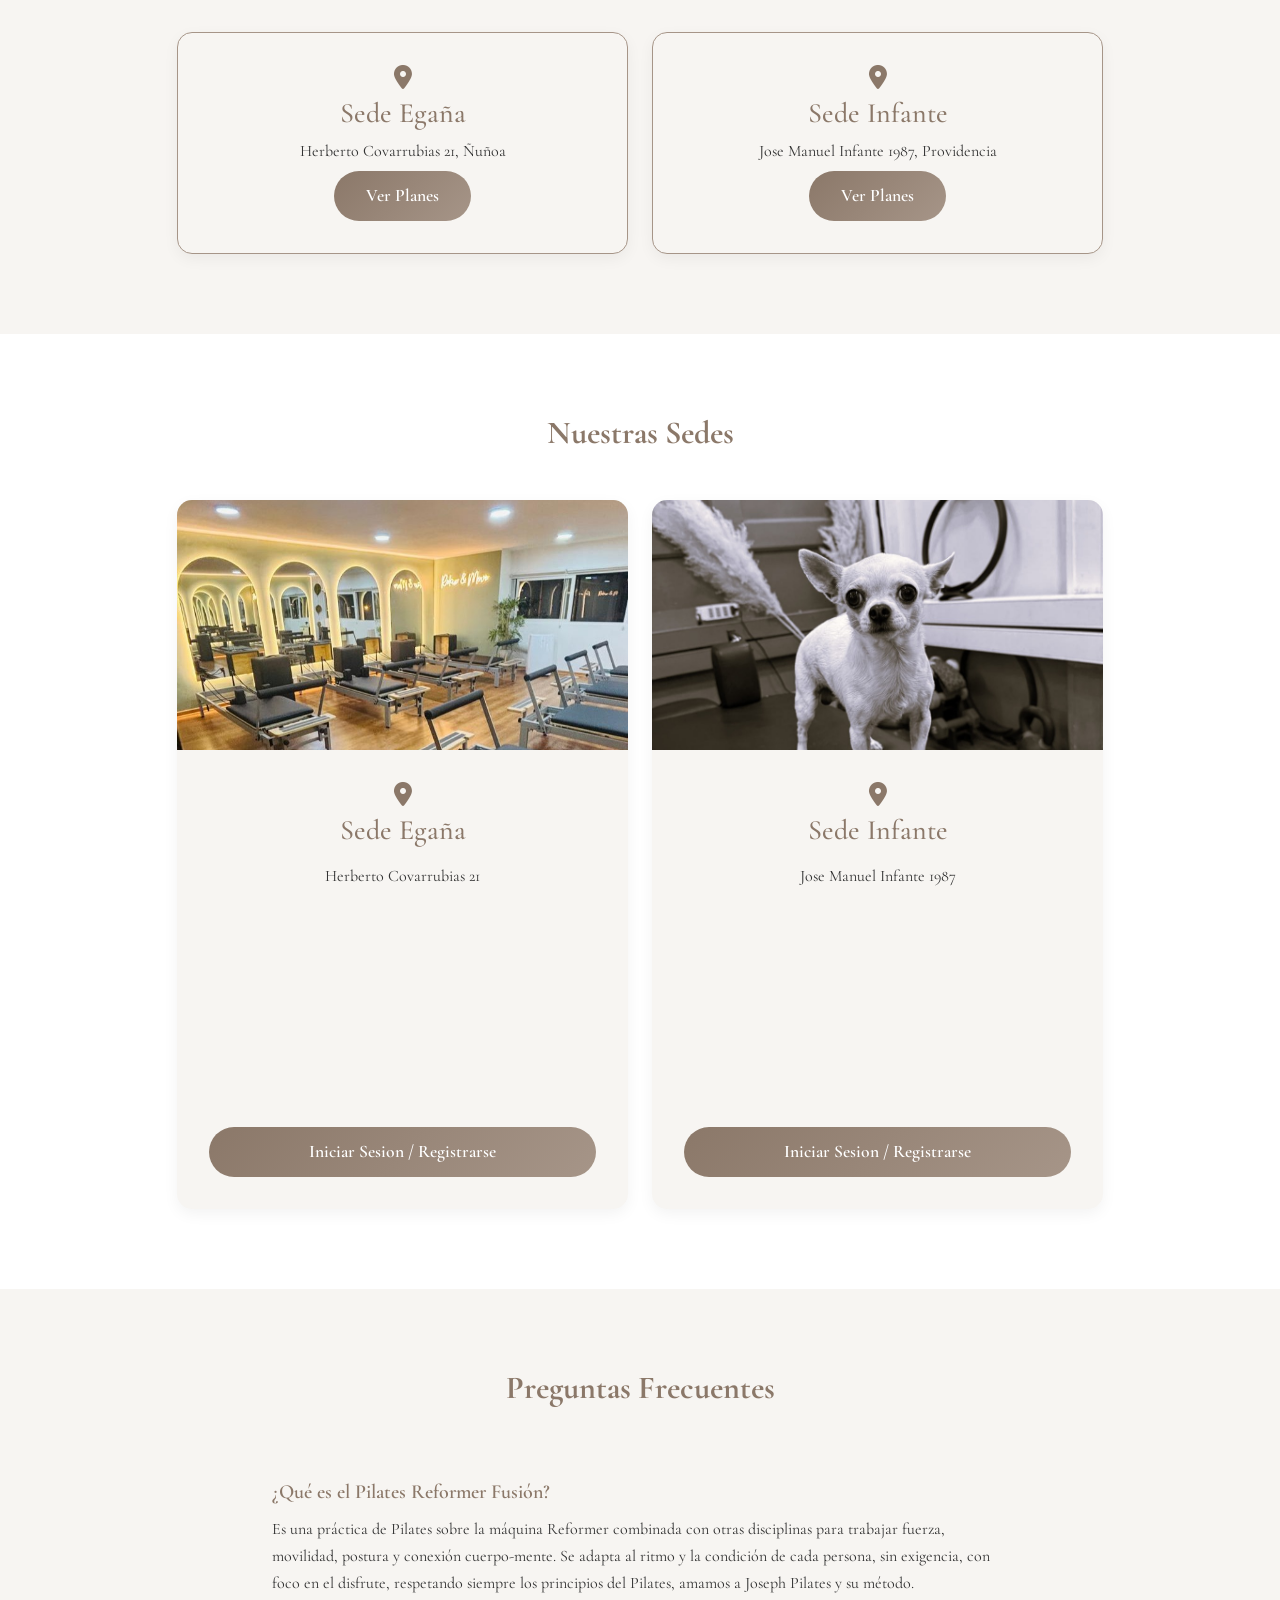
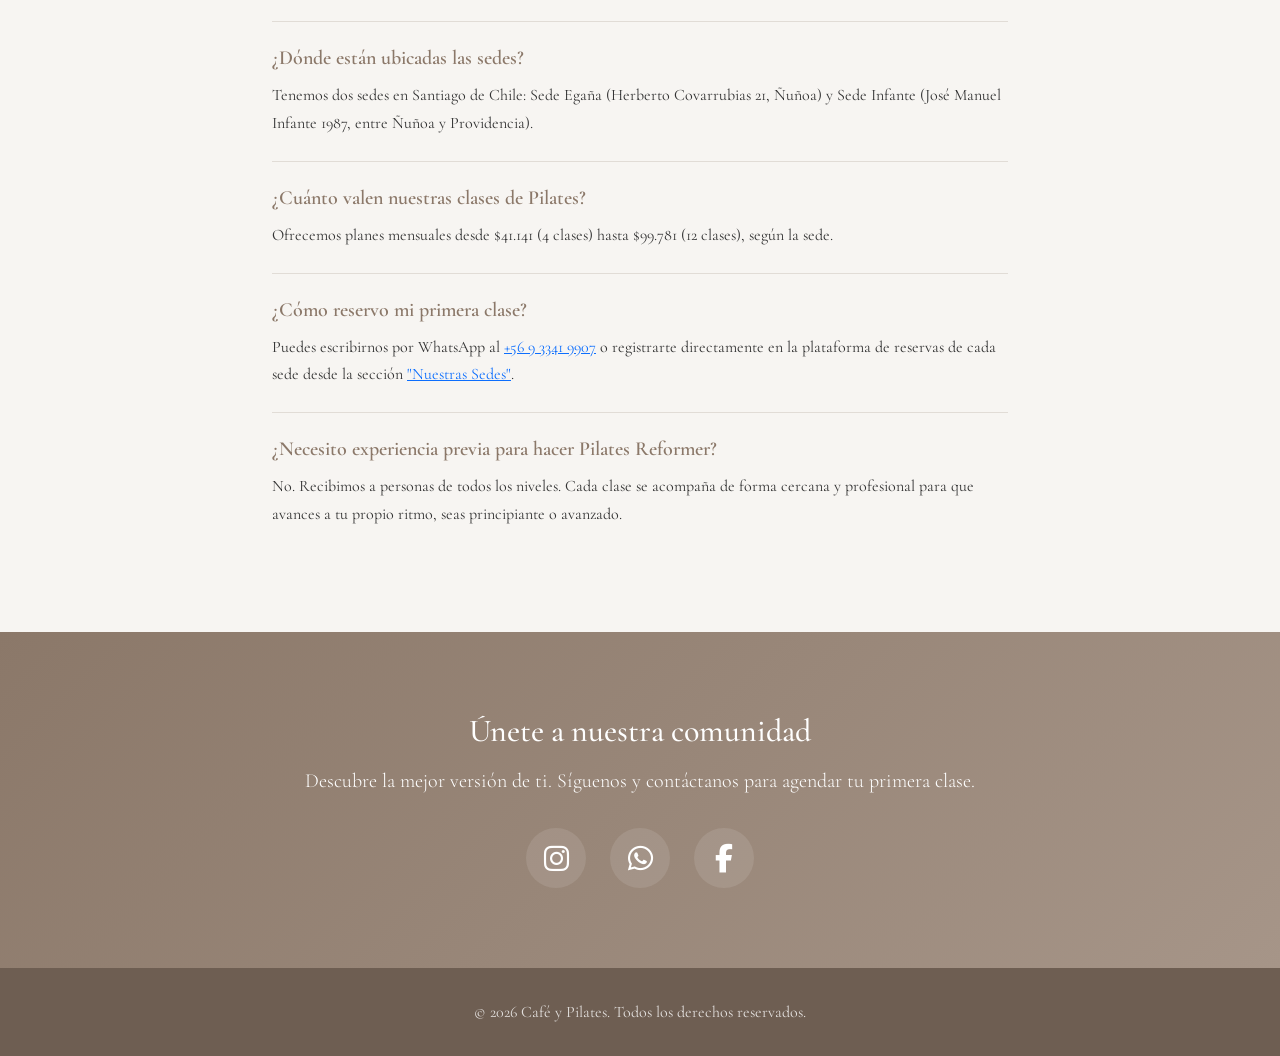
==== commit ccef06f4: "Updating plan prices, links and banner of each site" ====
--- a/cafe-pilates-landing-page/src/index.html
+++ b/cafe-pilates-landing-page/src/index.html
@@ -55,7 +55,7 @@
     <!-- Custom CSS -->
     <link rel="stylesheet" href="css/reset.css?v=1.1">
     <link rel="stylesheet" href="css/variables.css?v=1.1">
-    <link rel="stylesheet" href="css/style.css?v=1.12">
+    <link rel="stylesheet" href="css/style.css?v=1.14">
     <script>
         !function(f,b,e,v,n,t,s)
         {if(f.fbq)return;n=f.fbq=function(){n.callMethod?
@@ -187,17 +187,15 @@
             </button>
             <h2 class="section-title">Sede Infante</h2>
             <p class="text-center planes-intro mb-4">Jose Manuel Infante 1987, Providencia</p>
-            <p class="text-center transferencia-label mb-4">Precios por transferencia <i class="fa-solid fa-money-bill-transfer ms-2"></i></p>
             <div class="row g-4 justify-content-center">
                 <div class="col-md-4">
                     <div class="plan-card">
                         <h3>4 Clases</h3>
                         <p class="duration">Mensual (31 días) - 4 Clases por mes</p>
-                        <div class="plan-price"><span class="new-price">$39.990</span></div>
-                        <a href="https://wa.me/56933419907?text=Hola,%20quisiera%20inscribirme%20en%20el%20plan%20de%204%20clases%20en%20Sede%20Infante"
+                        <div class="plan-price"><span class="new-price">$41.141</span></div>
+                        <a href="https://www.webpay.cl/form-pay/401543"
                             class="btn btn-primary-custom w-100" target="_blank"
-                            onclick="fbq('track', 'Lead', {value: 39990, currency: 'CLP', content_name: '4 Clases - Sede Infante'});"><i
-                                class="fa-brands fa-whatsapp me-2"></i>Elegir Plan</a>
+                            onclick="fbq('track', 'Lead', {value: 41141, currency: 'CLP', content_name: '4 Clases - Sede Infante'});">Elegir Plan</a>
                     </div>
                 </div>
                 <div class="col-md-4">
@@ -205,25 +203,28 @@
                         <div class="badge-top">Popular</div>
                         <h3>8 Clases</h3>
                         <p class="duration">Mensual (31 días) - 8 Clases por mes</p>
-                        <div class="plan-price"><span class="new-price">$65.990</span></div>
-                        <a href="https://wa.me/56933419907?text=Hola,%20quisiera%20inscribirme%20en%20el%20plan%20de%208%20clases%20en%20Sede%20Infante"
+                        <div class="plan-price"><span class="new-price">$67.889</span></div>
+                        <a href="https://www.webpay.cl/form-pay/401544"
                             class="btn btn-primary-custom w-100" target="_blank"
-                            onclick="fbq('track', 'Lead', {value: 65990, currency: 'CLP', content_name: '8 Clases - Sede Infante'});"><i
-                                class="fa-brands fa-whatsapp me-2"></i>Elegir Plan</a>
+                            onclick="fbq('track', 'Lead', {value: 67889, currency: 'CLP', content_name: '8 Clases - Sede Infante'});">Elegir Plan</a>
                     </div>
                 </div>
                 <div class="col-md-4">
                     <div class="plan-card">
                         <h3>12 Clases</h3>
                         <p class="duration">Mensual (31 días) - 12 Clases por mes</p>
-                        <div class="plan-price"><span class="new-price">$89.990</span></div>
-                        <a href="https://wa.me/56933419907?text=Hola,%20quisiera%20inscribirme%20en%20el%20plan%20de%2012%20clases%20en%20Sede%20Infante"
+                        <div class="plan-price"><span class="new-price">$92.580</span></div>
+                        <a href="https://www.webpay.cl/form-pay/401547"
                             class="btn btn-primary-custom w-100" target="_blank"
-                            onclick="fbq('track', 'Lead', {value: 89990, currency: 'CLP', content_name: '12 Clases - Sede Infante'});"><i
-                                class="fa-brands fa-whatsapp me-2"></i>Elegir Plan</a>
-                    </div>
-                </div>
-            </div>
+                            onclick="fbq('track', 'Lead', {value: 92580, currency: 'CLP', content_name: '12 Clases - Sede Infante'});">Elegir Plan</a>
+                    </div>
+                </div>
+            </div>
+            <p class="comprobante-banner text-center mt-4" data-sede="Sede Infante">
+                Una vez adquirido el Plan, envíanos un mensaje a nuestro
+                <a href="https://wa.me/56933419907?text=Hola!%20He%20comprado%20un%20plan%20en%20Sede%20Infante" target="_blank" rel="noopener">Whatsapp</a>
+                para activarlo
+            </p>
         </div>
     </div>
 
@@ -235,17 +236,15 @@
             </button>
             <h2 class="section-title">Sede Egaña</h2>
             <p class="text-center planes-intro mb-4">Herberto Covarrubias 21, Ñuñoa</p>
-            <p class="text-center transferencia-label mb-4">Precios por transferencia <i class="fa-solid fa-money-bill-transfer ms-2"></i></p>
             <div class="row g-4 justify-content-center">
                 <div class="col-md-4">
                     <div class="plan-card">
                         <h3>4 Clases</h3>
                         <p class="duration">Mensual (31 días) - 4 Clases por mes</p>
-                        <div class="plan-price"><span class="new-price">$42.990</span></div>
-                        <a href="https://wa.me/56933419907?text=Hola,%20quisiera%20inscribirme%20en%20el%20plan%20de%204%20clases%20en%20Sede%20Ega%C3%B1a"
+                        <div class="plan-price"><span class="new-price">$41.141</span></div>
+                        <a href="https://www.webpay.cl/form-pay/401549"
                             class="btn btn-primary-custom w-100" target="_blank"
-                            onclick="fbq('track', 'Lead', {value: 42990, currency: 'CLP', content_name: '4 Clases - Sede Egaña'});"><i
-                                class="fa-brands fa-whatsapp me-2"></i>Elegir Plan</a>
+                            onclick="fbq('track', 'Lead', {value: 41141, currency: 'CLP', content_name: '4 Clases - Sede Egaña'});">Elegir Plan</a>
                     </div>
                 </div>
                 <div class="col-md-4">
@@ -253,25 +252,28 @@
                         <div class="badge-top">Popular</div>
                         <h3>8 Clases</h3>
                         <p class="duration">Mensual (31 días) - 8 Clases por mes</p>
-                        <div class="plan-price"><span class="new-price">$71.990</span></div>
-                        <a href="https://wa.me/56933419907?text=Hola,%20quisiera%20inscribirme%20en%20el%20plan%20de%208%20clases%20en%20Sede%20Ega%C3%B1a"
+                        <div class="plan-price"><span class="new-price">$72.004</span></div>
+                        <a href="https://www.webpay.cl/form-pay/401550"
                             class="btn btn-primary-custom w-100" target="_blank"
-                            onclick="fbq('track', 'Lead', {value: 71990, currency: 'CLP', content_name: '8 Clases - Sede Egaña'});"><i
-                                class="fa-brands fa-whatsapp me-2"></i>Elegir Plan</a>
+                            onclick="fbq('track', 'Lead', {value: 72004, currency: 'CLP', content_name: '8 Clases - Sede Egaña'});">Elegir Plan</a>
                     </div>
                 </div>
                 <div class="col-md-4">
                     <div class="plan-card">
                         <h3>12 Clases</h3>
                         <p class="duration">Mensual (31 días) - 12 Clases por mes</p>
-                        <div class="plan-price"><span class="new-price">$96.990</span></div>
-                        <a href="https://wa.me/56933419907?text=Hola,%20quisiera%20inscribirme%20en%20el%20plan%20de%2012%20clases%20en%20Sede%20Ega%C3%B1a"
+                        <div class="plan-price"><span class="new-price">$99.781</span></div>
+                        <a href="https://www.webpay.cl/form-pay/401553"
                             class="btn btn-primary-custom w-100" target="_blank"
-                            onclick="fbq('track', 'Lead', {value: 96990, currency: 'CLP', content_name: '12 Clases - Sede Egaña'});"><i
-                                class="fa-brands fa-whatsapp me-2"></i>Elegir Plan</a>
-                    </div>
-                </div>
-            </div>
+                            onclick="fbq('track', 'Lead', {value: 99781, currency: 'CLP', content_name: '12 Clases - Sede Egaña'});">Elegir Plan</a>
+                    </div>
+                </div>
+            </div>
+            <p class="comprobante-banner text-center mt-4" data-sede="Sede Egaña">
+                Una vez adquirido el Plan, envíanos un mensaje a nuestro
+                <a href="https://wa.me/56933419907?text=Hola!%20He%20comprado%20un%20plan%20en%20Sede%20Ega%C3%B1a" target="_blank" rel="noopener">Whatsapp</a>
+                para activarlo
+            </p>
         </div>
     </div>
     <!-- Nuestras Sedes -->
@@ -345,8 +347,7 @@
                     </div>
                     <div class="faq-item">
                         <h3>¿Cuánto valen nuestras clases de Pilates?</h3>
-                        <p>Ofrecemos planes mensuales desde $39.990 (4 clases) hasta $96.990 (12 clases), según
-                            la sede. Los precios indicados son por transferencia.</p>
+                        <p>Ofrecemos planes mensuales desde $41.141 (4 clases) hasta $99.781 (12 clases), según la sede.</p>
                     </div>
                     <div class="faq-item">
                         <h3>¿Cómo reservo mi primera clase?</h3>
@@ -397,7 +398,7 @@
     <script src="https://cdn.jsdelivr.net/npm/bootstrap@5.3.3/dist/js/bootstrap.bundle.min.js"></script>
 
     <!-- Custom JS -->
-    <script src="js/main.js?v=1.2"></script>
+    <script src="js/main.js?v=1.4"></script>
 
     <!-- Schema de Negocio Local -->
     <script type="application/ld+json">
@@ -460,12 +461,12 @@
         }
       ],
       "makesOffer": [
-        { "@type": "Offer", "name": "Plan 4 Clases - Sede Infante", "price": "39990", "priceCurrency": "CLP", "category": "Mensual" },
-        { "@type": "Offer", "name": "Plan 8 Clases - Sede Infante", "price": "65990", "priceCurrency": "CLP", "category": "Mensual" },
-        { "@type": "Offer", "name": "Plan 12 Clases - Sede Infante", "price": "89990", "priceCurrency": "CLP", "category": "Mensual" },
-        { "@type": "Offer", "name": "Plan 4 Clases - Sede Egaña", "price": "42990", "priceCurrency": "CLP", "category": "Mensual" },
-        { "@type": "Offer", "name": "Plan 8 Clases - Sede Egaña", "price": "71990", "priceCurrency": "CLP", "category": "Mensual" },
-        { "@type": "Offer", "name": "Plan 12 Clases - Sede Egaña", "price": "96990", "priceCurrency": "CLP", "category": "Mensual" }
+        { "@type": "Offer", "name": "Plan 4 Clases - Sede Infante", "price": "41141", "priceCurrency": "CLP", "category": "Mensual" },
+        { "@type": "Offer", "name": "Plan 8 Clases - Sede Infante", "price": "67889", "priceCurrency": "CLP", "category": "Mensual" },
+        { "@type": "Offer", "name": "Plan 12 Clases - Sede Infante", "price": "92580", "priceCurrency": "CLP", "category": "Mensual" },
+        { "@type": "Offer", "name": "Plan 4 Clases - Sede Egaña", "price": "41141", "priceCurrency": "CLP", "category": "Mensual" },
+        { "@type": "Offer", "name": "Plan 8 Clases - Sede Egaña", "price": "72004", "priceCurrency": "CLP", "category": "Mensual" },
+        { "@type": "Offer", "name": "Plan 12 Clases - Sede Egaña", "price": "99781", "priceCurrency": "CLP", "category": "Mensual" }
       ]
     }
     </script>
@@ -497,7 +498,7 @@
           "name": "¿Cuánto cuestan las clases de Pilates?",
           "acceptedAnswer": {
             "@type": "Answer",
-            "text": "Ofrecemos planes mensuales desde $39.990 (4 clases) hasta $96.990 (12 clases), según la sede. Los precios indicados son por transferencia."
+            "text": "Ofrecemos planes mensuales desde $41.141 (4 clases) hasta $99.781 (12 clases), según la sede."
           }
         },
         {
--- a/cafe-pilates-landing-page/src/css/style.css
+++ b/cafe-pilates-landing-page/src/css/style.css
@@ -206,22 +206,6 @@
   margin-bottom: 2.5rem;
 }
 
-.transferencia-label {
-  display: table;
-  margin-left: auto;
-  margin-right: auto;
-  font-family: 'Georgia', 'Times New Roman', serif;
-  font-style: italic;
-  font-weight: 700;
-  font-size: 1rem;
-  color: var(--primary-color);
-  letter-spacing: 0.04em;
-  border: 1.5px solid var(--primary-color);
-  border-radius: 8px;
-  padding: 0.4rem 1.1rem;
-  opacity: 0.85;
-}
-
 .sede-select-card {
   background: var(--secondary-color);
   border-radius: 15px;
@@ -446,4 +430,22 @@
 .fade-in-section.is-visible {
   opacity: 1;
   transform: translateY(0);
-}+}
+/* Banner comprobante bajo los planes */
+.comprobante-banner {
+  display: table;
+  margin-left: auto;
+  margin-right: auto;
+  color: var(--primary-color);
+  border: 1.5px solid var(--primary-color);
+  border-radius: 8px;
+  padding: 0.8rem 1.4rem;
+  font-size: 1.25rem;
+  font-weight: 700;
+}
+
+.comprobante-banner a {
+  color: inherit;
+  font-weight: 700;
+  text-decoration: underline;
+}
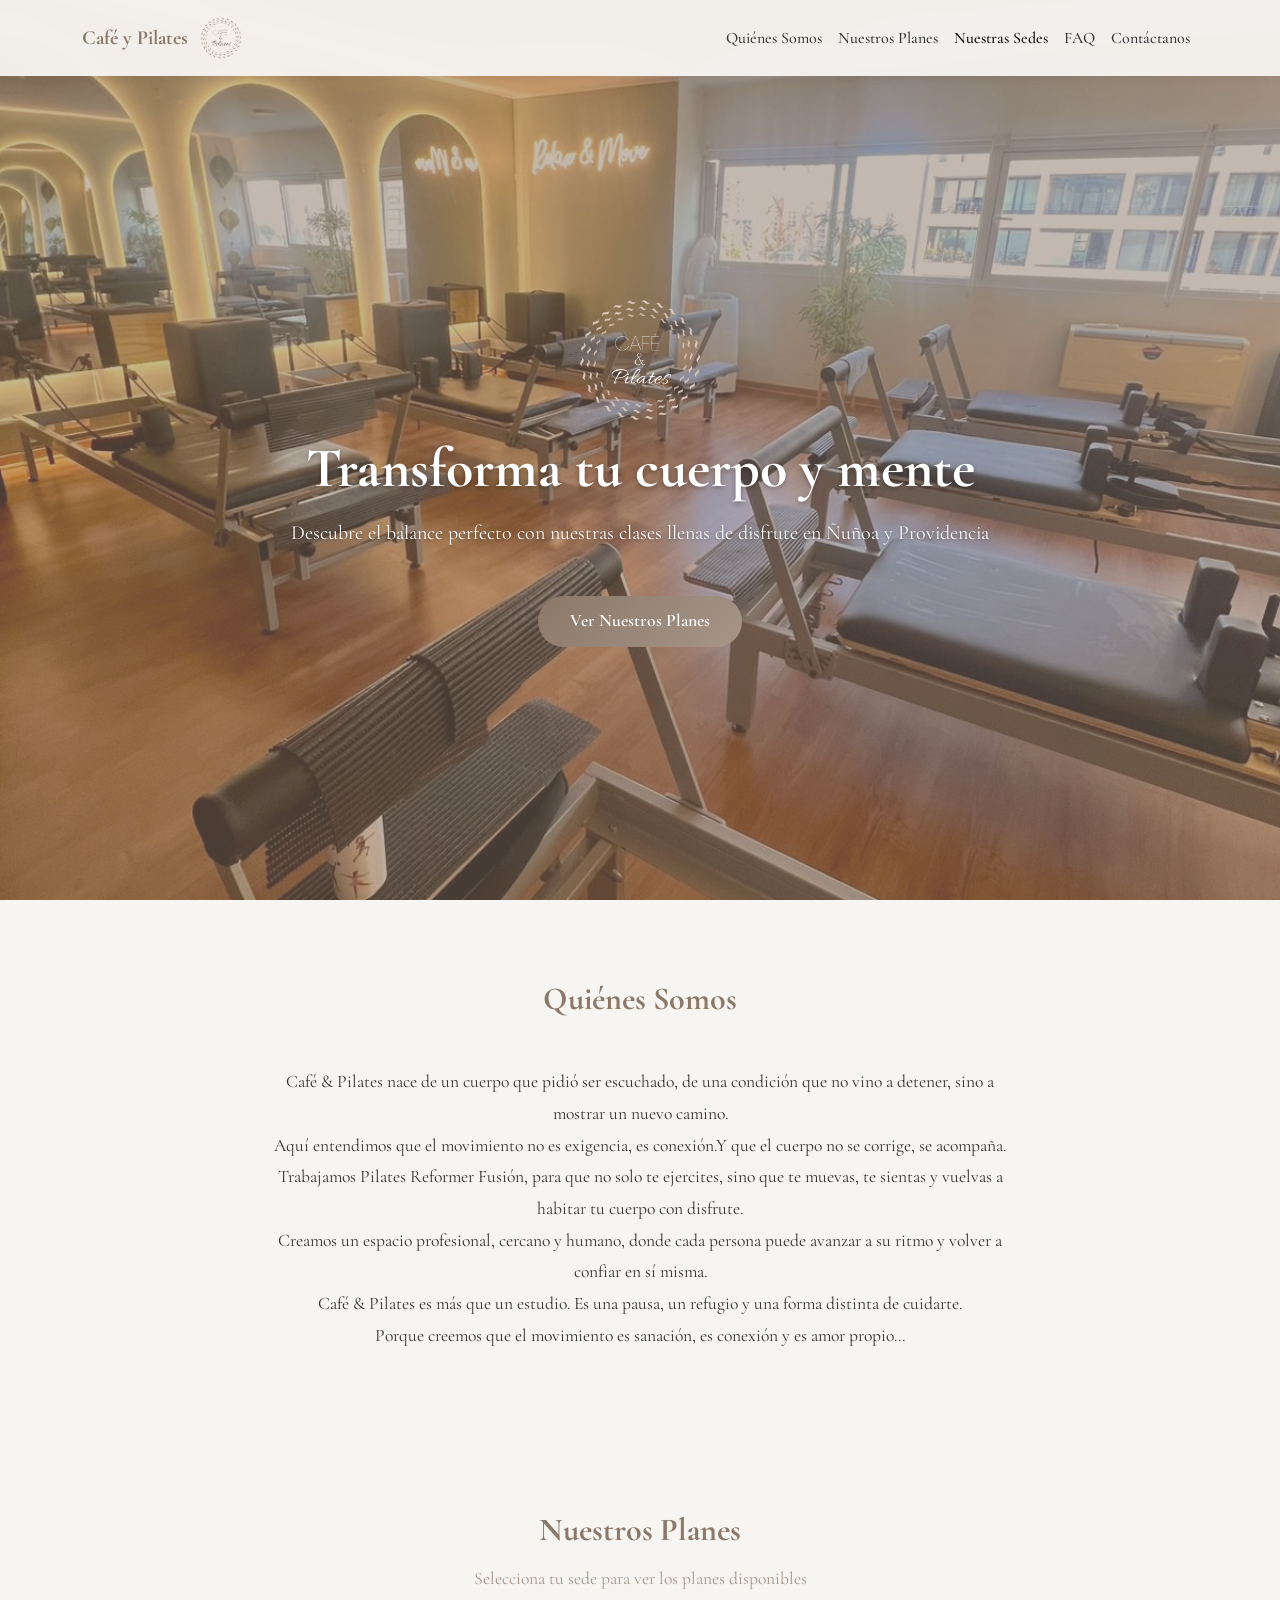
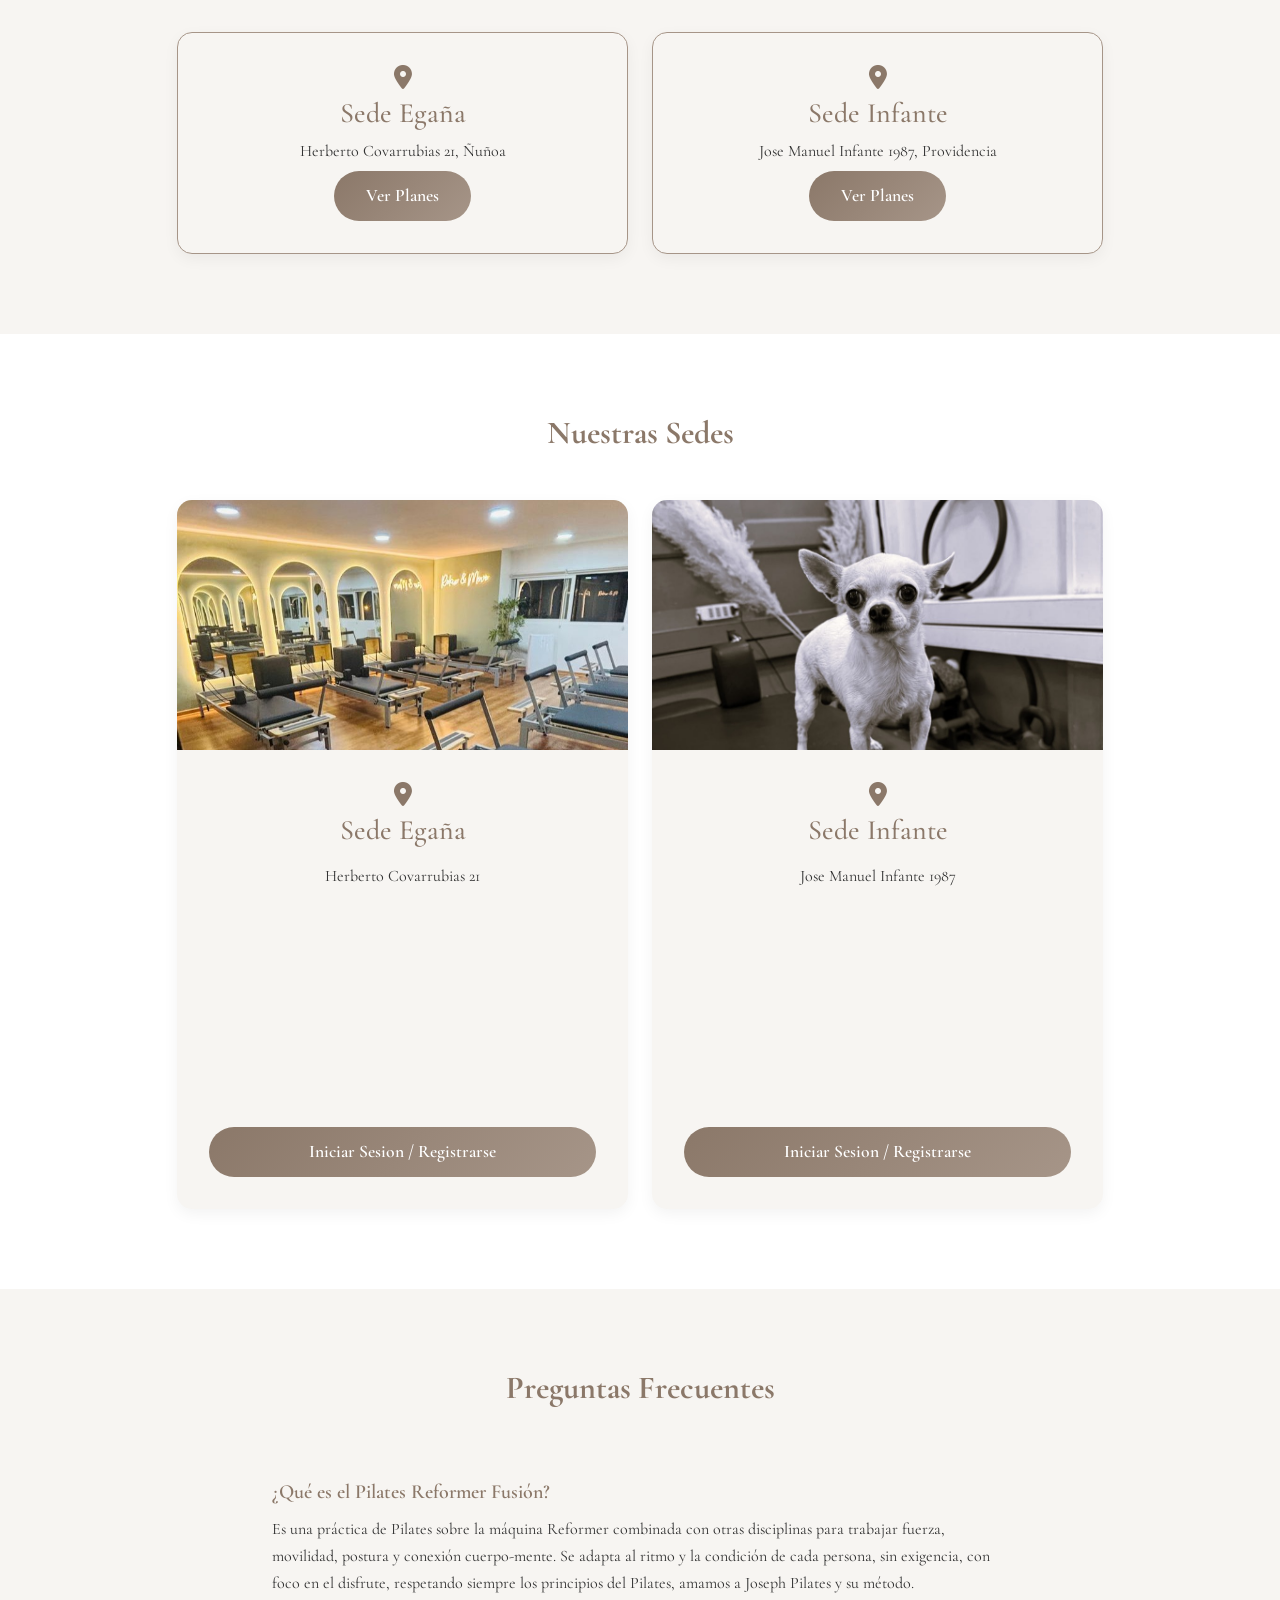
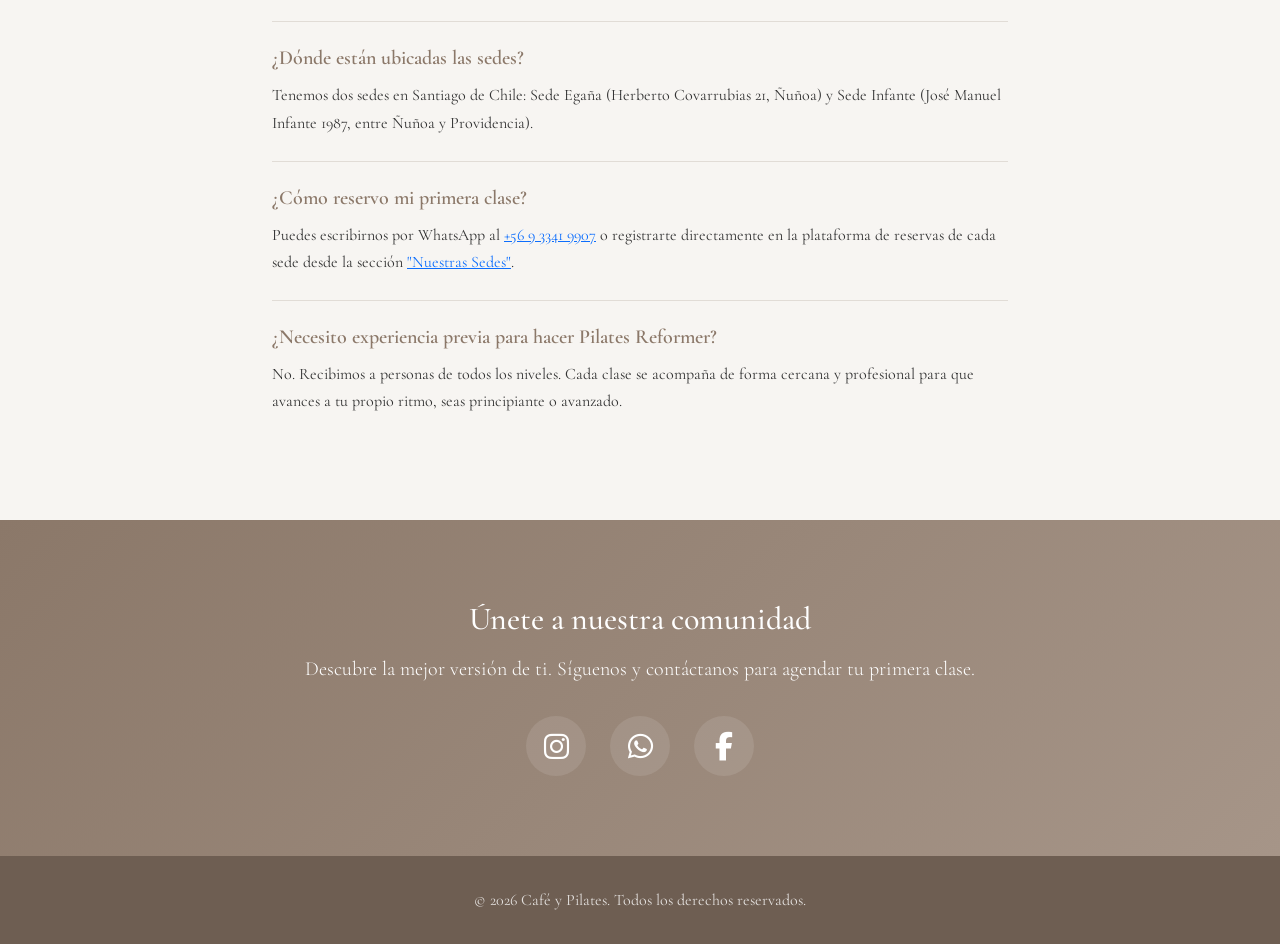
==== commit de669c8a: "Removing FAQ item" ====
--- a/cafe-pilates-landing-page/src/index.html
+++ b/cafe-pilates-landing-page/src/index.html
@@ -344,10 +344,6 @@
                         <h3>¿Dónde están ubicadas las sedes?</h3>
                         <p>Tenemos dos sedes en Santiago de Chile: Sede Egaña (Herberto Covarrubias 21, Ñuñoa)
                             y Sede Infante (José Manuel Infante 1987, entre Ñuñoa y Providencia).</p>
-                    </div>
-                    <div class="faq-item">
-                        <h3>¿Cuánto valen nuestras clases de Pilates?</h3>
-                        <p>Ofrecemos planes mensuales desde $41.141 (4 clases) hasta $99.781 (12 clases), según la sede.</p>
                     </div>
                     <div class="faq-item">
                         <h3>¿Cómo reservo mi primera clase?</h3>
